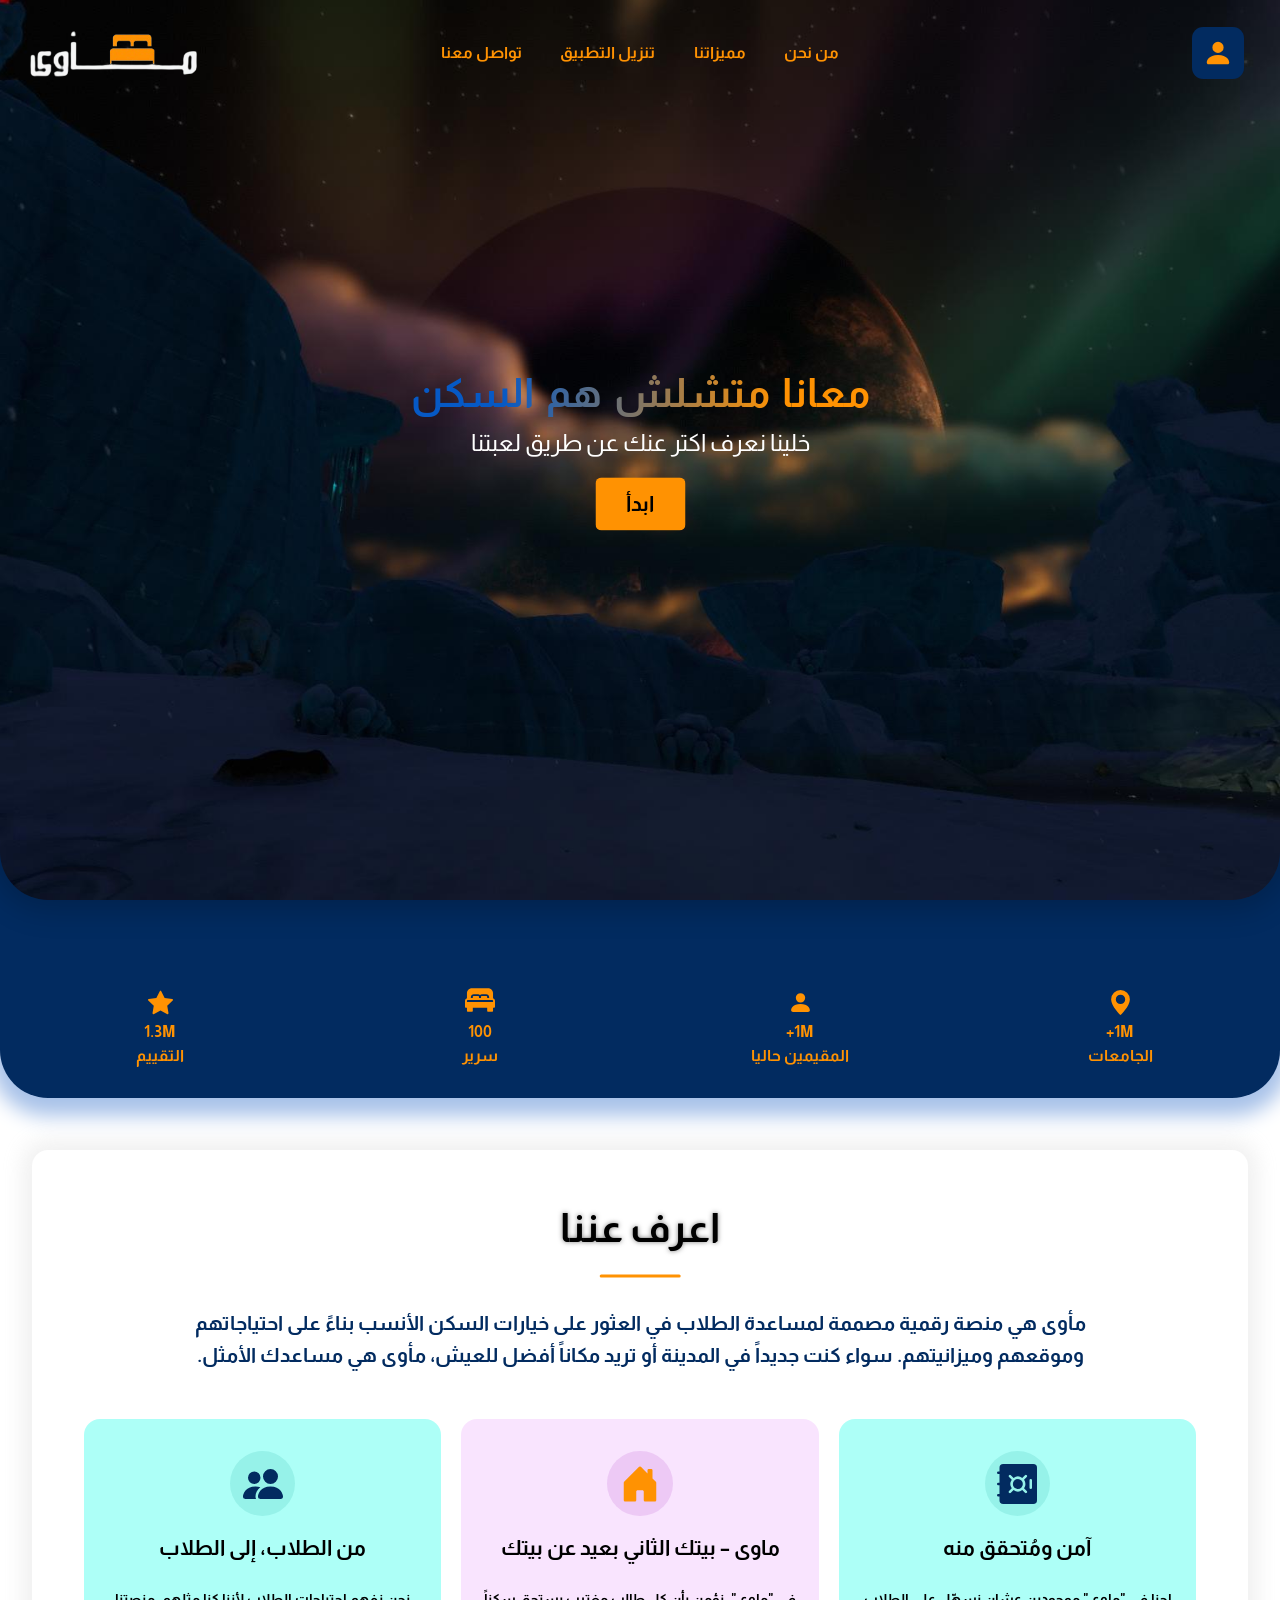
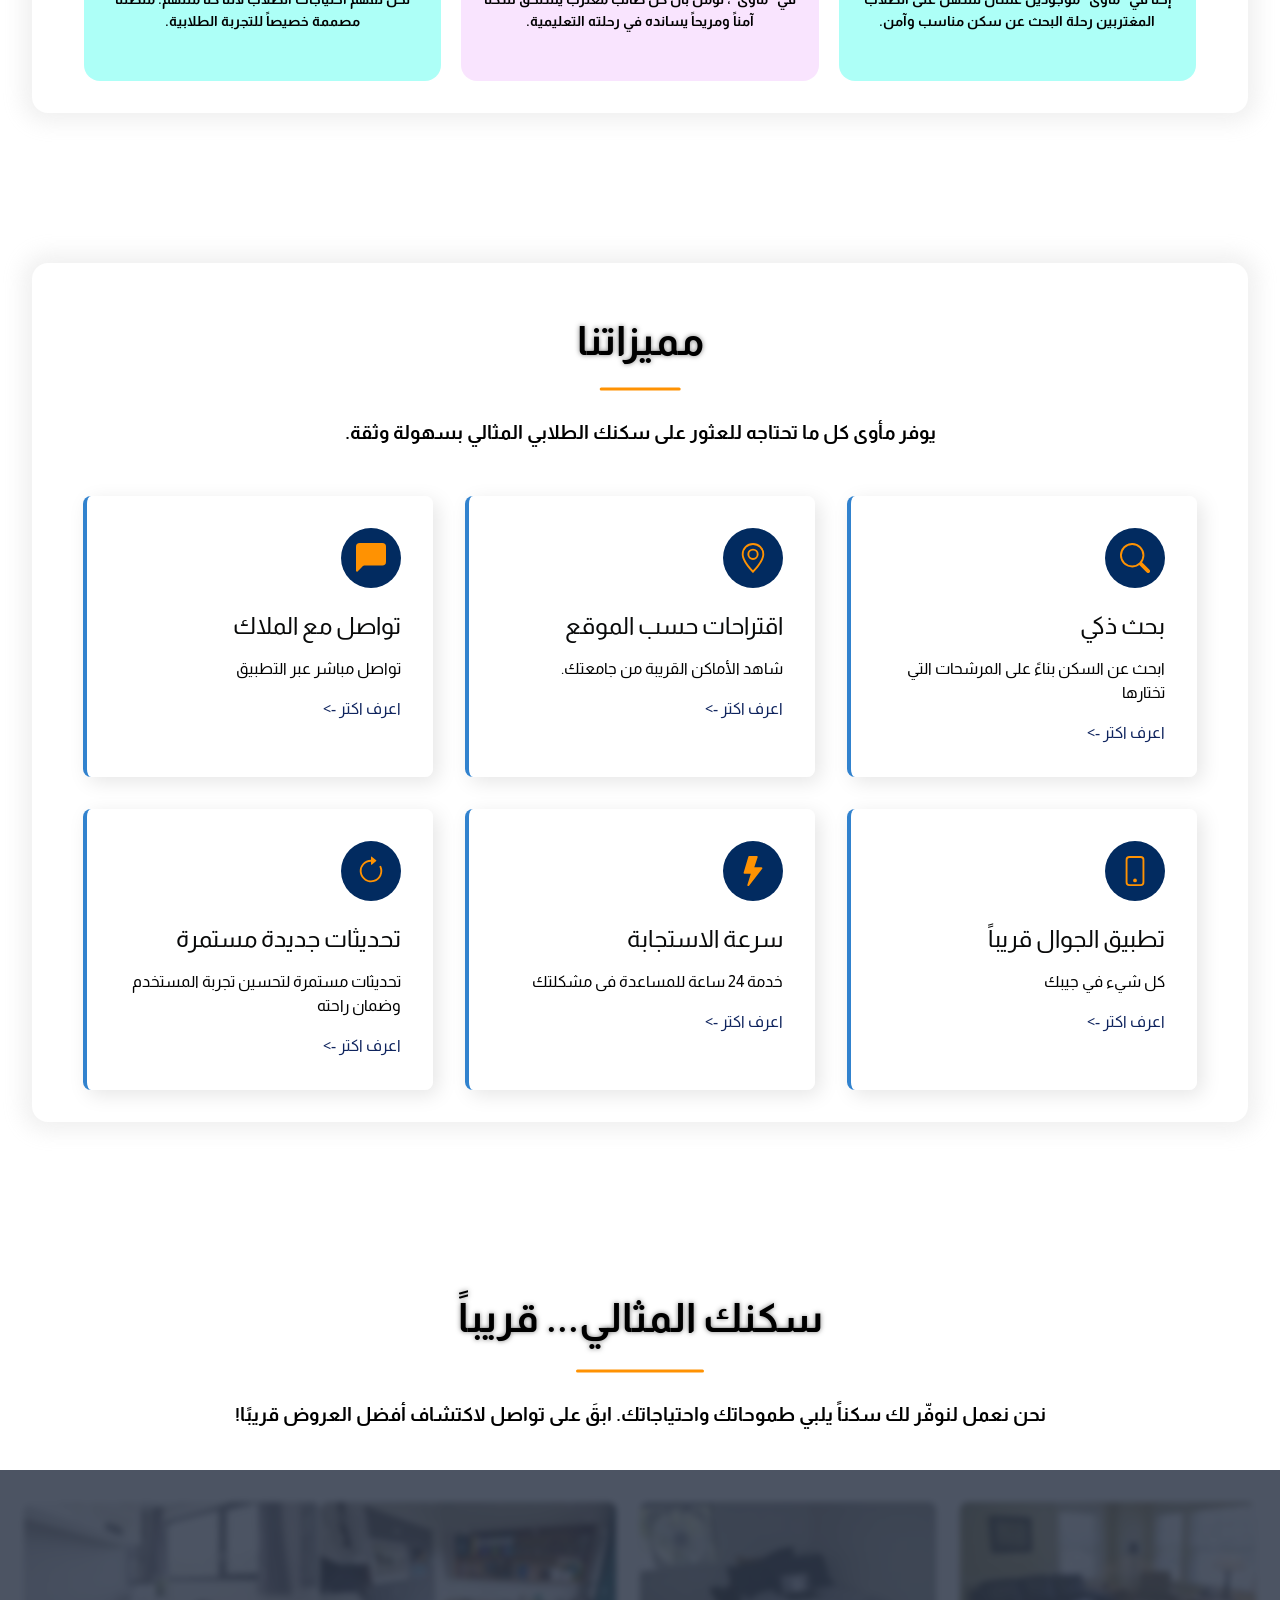
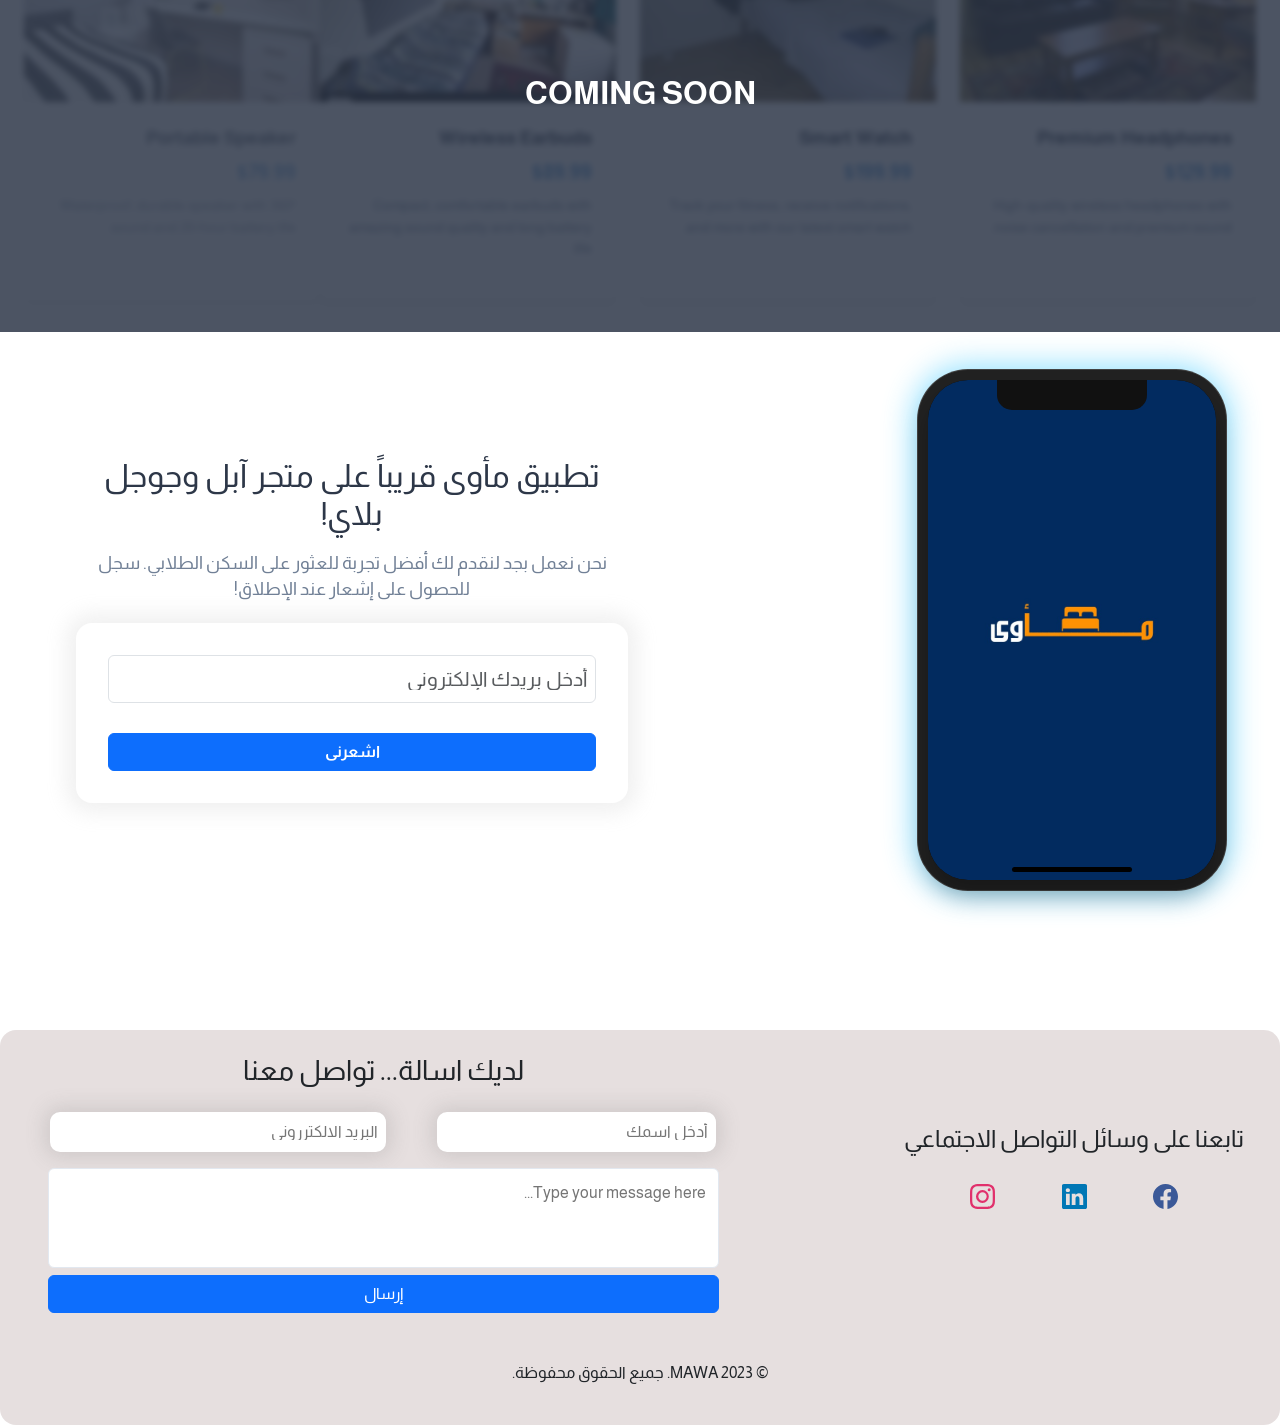
==== index.html @ 44aa9696 "Update and rename MAWA.html to index.html" ====
<!DOCTYPE html>
<html>
  <head>
    <meta charset="utf-8" />
    <meta http-equiv="X-UA-Compatible" content="IE=edge" />
    <title></title>
    <meta name="description" content="" />
    <meta name="viewport" content="width=device-width, initial-scale=1" />
    <link rel="stylesheet" href="css/bootstrap.min.css" />
    <link rel="stylesheet" href="css/style.css" />
  </head>
  <body>
    <!-- scroll to up button -->
    <div class="scroll-to-top-container" id="scroll-to-top">
      <svg
        xmlns="http://www.w3.org/2000/svg"
        width="35"
        height="35"
        fill="currentColor"
        class="bi bi-arrow-up"
        viewBox="0 0 16 16"
      >
        <path
          fill-rule="evenodd"
          d="M8 15a.5.5 0 0 0 .5-.5V2.707l3.146 3.147a.5.5 0 0 0 .708-.708l-4-4a.5.5 0 0 0-.708 0l-4 4a.5.5 0 1 0 .708.708L7.5 2.707V14.5a.5.5 0 0 0 .5.5"
        />
      </svg>
    </div>
    <!-- mobile menu container -->
    <div
      class="mob-menu-container none align-items-center text-center m-0"
      id="mob-menu-container"
    >
      <!-- mobile menu header  -->

      <div class="menu-header-container m-0 row justify-content-between">
        <div class="close-container text-center col-2" id="close-btn">
          <svg
            xmlns="http://www.w3.org/2000/svg"
            width="35"
            height="35"
            fill="currentColor"
            class="bi bi-x-lg"
            viewBox="0 0 16 16"
          >
            <path
              d="M2.146 2.854a.5.5 0 1 1 .708-.708L8 7.293l5.146-5.147a.5.5 0 0 1 .708.708L8.707 8l5.147 5.146a.5.5 0 0 1-.708.708L8 8.707l-5.146 5.147a.5.5 0 0 1-.708-.708L7.293 8z"
            />
          </svg>
        </div>
        <div class="img-container col-3 col-sm-2">
          <img src="images/logo.jpg" class="img-fluid" alt="" />
        </div>
      </div>

      <!-- menu buttons -->
      <div class="menu-info m-0 row p-3">
        <a class="info col-12" href="#"
          ><svg
            xmlns="http://www.w3.org/2000/svg"
            width="25"
            height="25"
            fill="currentColor"
            class="bi bi-arrow-right"
            viewBox="0 0 16 16"
          >
            <path
              fill-rule="evenodd"
              d="M1 8a.5.5 0 0 1 .5-.5h11.793l-3.147-3.146a.5.5 0 0 1 .708-.708l4 4a.5.5 0 0 1 0 .708l-4 4a.5.5 0 0 1-.708-.708L13.293 8.5H1.5A.5.5 0 0 1 1 8"
            />
          </svg>
          من نحن
        </a>
        <a class="info col-12" href="#"
          ><svg
            xmlns="http://www.w3.org/2000/svg"
            width="25"
            height="25"
            fill="currentColor"
            class="bi bi-arrow-right"
            viewBox="0 0 16 16"
          >
            <path
              fill-rule="evenodd"
              d="M1 8a.5.5 0 0 1 .5-.5h11.793l-3.147-3.146a.5.5 0 0 1 .708-.708l4 4a.5.5 0 0 1 0 .708l-4 4a.5.5 0 0 1-.708-.708L13.293 8.5H1.5A.5.5 0 0 1 1 8"
            />
          </svg>
          تواصل معنا
        </a>
        <a class="info col-12 text-primary" href="#"
          ><svg
            xmlns="http://www.w3.org/2000/svg"
            width="25"
            height="25"
            fill="currentColor"
            class="bi bi-phone"
            viewBox="0 0 16 16"
          >
            <path
              d="M11 1a1 1 0 0 1 1 1v12a1 1 0 0 1-1 1H5a1 1 0 0 1-1-1V2a1 1 0 0 1 1-1zM5 0a2 2 0 0 0-2 2v12a2 2 0 0 0 2 2h6a2 2 0 0 0 2-2V2a2 2 0 0 0-2-2z"
            />
            <path d="M8 14a1 1 0 1 0 0-2 1 1 0 0 0 0 2" />
          </svg>
          تنزيل التطبيق
        </a>
      </div>

      <!-- sign in button mobile -->

      <div class="sign-in-up-mob m-2 p-2 text-center rounded-pill">
        <a href="login.html" class="sign-in-btn-mob w-100">
          تسجيل الدخول أو أنشاء حساب
          <svg
            xmlns="http://www.w3.org/2000/svg"
            width="25"
            height="25"
            fill="currentColor"
            class="bi bi-box-arrow-in-left"
            viewBox="0 0 16 16"
          >
            <path
              fill-rule="evenodd"
              d="M10 3.5a.5.5 0 0 0-.5-.5h-8a.5.5 0 0 0-.5.5v9a.5.5 0 0 0 .5.5h8a.5.5 0 0 0 .5-.5v-2a.5.5 0 0 1 1 0v2A1.5 1.5 0 0 1 9.5 14h-8A1.5 1.5 0 0 1 0 12.5v-9A1.5 1.5 0 0 1 1.5 2h8A1.5 1.5 0 0 1 11 3.5v2a.5.5 0 0 1-1 0z"
            />
            <path
              fill-rule="evenodd"
              d="M4.146 8.354a.5.5 0 0 1 0-.708l3-3a.5.5 0 1 1 .708.708L5.707 7.5H14.5a.5.5 0 0 1 0 1H5.707l2.147 2.146a.5.5 0 0 1-.708.708z"
            /></svg
        ></a>
      </div>
    </div>

    <!-- navbar container -->

    <div
      class="navbar-container text-center w-100 row p-1 m-auto"
      id="navbar-container"
    >
      <!-- menu btn to go to menu mobile -->
      <div class="menu-btn col-2 d-block d-xl-none" id="menu-btn">
        <svg
          xmlns="http://www.w3.org/2000/svg"
          width="40"
          height="40"
          fill="currentColor"
          class="bi bi-list"
          viewBox="0 0 16 16"
        >
          <path
            fill-rule="evenodd"
            d="M2.5 12a.5.5 0 0 1 .5-.5h10a.5.5 0 0 1 0 1H3a.5.5 0 0 1-.5-.5m0-4a.5.5 0 0 1 .5-.5h10a.5.5 0 0 1 0 1H3a.5.5 0 0 1-.5-.5m0-4a.5.5 0 0 1 .5-.5h10a.5.5 0 0 1 0 1H3a.5.5 0 0 1-.5-.5"
          />
        </svg>
      </div>
      <!-- profile btn -->
      <div class="profile-container d-none d-xl-block col-2">
        <a href="#" class="sign-in">
          <svg
            xmlns="http://www.w3.org/2000/svg"
            width="16"
            height="16"
            fill="currentColor"
            class="bi bi-person-fill"
            viewBox="0 0 16 16"
          >
            <path
              d="M3 14s-1 0-1-1 1-4 6-4 6 3 6 4-1 1-1 1zm5-6a3 3 0 1 0 0-6 3 3 0 0 0 0 6"
            /></svg
        ></a>
      </div>

      <!-- nav bar menu -->
      <ul class="navbar mb-0 col-4 d-none d-xl-flex">
        <li class="nav-item">
          <button class="nav-link scroll-btn" id="about-us-btn">من نحن</button>
        </li>
        <li class="nav-item">
          <button class="nav-link scroll-btn" id="features-btn">
            مميزاتنا
          </button>
        </li>
        <li class="nav-item">
          <button class="nav-link scroll-btn" id="application-btn">
            تنزيل التطبيق
          </button>
        </li>
        <li class="nav-item">
          <button class="nav-link scroll-btn" id="contact-us-btn">
            تواصل معنا
          </button>
        </li>
      </ul>

      <div class="logo-container col-3 col-xl-2 me-xl-0">
        <a href="MAWA.html" class="logo">
          <img
            class="logo"
            id="logo-navbar"
            src="images/logo no bg white.png"
            alt="Logo"
          />
        </a>
      </div>
    </div>
    <!-- end navbar container -->
    <!-- content container -->
    <div
      class="container-fluid m-0 p-0 content-container"
      id="content-container"
    >
      <!-- main page -->
      <div class="main-page-container container-fluid p-0">
        <!-- page title -->
        <div class="main-page-text">
          <h1 class="">معانا متشلش هم السكن</h1>
          <p class="">خلينا نعرف اكتر عنك عن طريق لعبتنا</p>
          <a href="game with sign up.html" class="btn">ابدأ</a>
        </div>
        <!-- background of main page -->
        <img class="img-fluid" src="images/A chilly night.jpg" alt="" />
        <!-- site status -->

        <div class="site-status row m-0">
          <ul class="col-3">
            <li>
              <svg
                xmlns="http://www.w3.org/2000/svg"
                width="25"
                height="25"
                fill="currentColor"
                class="bi bi-geo-alt-fill"
                viewBox="0 0 16 16"
              >
                <path
                  d="M8 16s6-5.686 6-10A6 6 0 0 0 2 6c0 4.314 6 10 6 10m0-7a3 3 0 1 1 0-6 3 3 0 0 1 0 6"
                />
              </svg>
            </li>
            <li>1M+</li>
            <li>الجامعات</li>
          </ul>
          <ul class="col-3">
            <li>
              <svg
                xmlns="http://www.w3.org/2000/svg"
                width="25"
                height="25"
                fill="currentColor"
                class="bi bi-person-fill"
                viewBox="0 0 16 16"
              >
                <path
                  d="M3 14s-1 0-1-1 1-4 6-4 6 3 6 4-1 1-1 1zm5-6a3 3 0 1 0 0-6 3 3 0 0 0 0 6"
                />
              </svg>
            </li>
            <li>1M+</li>
            <li>المقيمين حاليا</li>
          </ul>
          <ul class="col-3">
            <li>
              <svg
                fill="#ff9202"
                height="30px"
                width="30px"
                version="1.1"
                id="Layer_1"
                xmlns="http://www.w3.org/2000/svg"
                xmlns:xlink="http://www.w3.org/1999/xlink"
                viewBox="0 0 512 512"
                xml:space="preserve"
              >
                <g>
                  <g>
                    <path
                      d="M478.609,225.685V139.13c0-46.032-37.446-83.478-83.478-83.478H116.87c-46.032,0-83.478,37.446-83.478,83.478v86.555
			C14,232.599,0,250.959,0,272.696c0,32.729,0,62.199,0,100.174c0,9.223,7.479,16.696,16.696,16.696h16.696v50.087
			c0,9.223,7.479,16.696,16.696,16.696h66.783c9.217,0,16.696-7.473,16.696-16.696v-50.087h244.87v50.087
			c0,9.223,7.479,16.696,16.696,16.696h66.783c9.217,0,16.696-7.473,16.696-16.696v-50.087h16.696
			c9.217,0,16.696-7.473,16.696-16.696c0-38.33,0-66.813,0-100.174C512,250.959,498,232.599,478.609,225.685z M100.174,205.913
			c0-27.619,22.468-50.087,50.087-50.087h72.348c12.875,0,24.509,5.018,33.391,13.027c8.882-8.009,20.517-13.027,33.391-13.027
			h72.348c27.619,0,50.087,22.468,50.087,50.087v16.696h-33.391v-16.696c0-9.206-7.49-16.696-16.696-16.696h-72.348
			c-9.206,0-16.696,7.49-16.696,16.696v16.696h-33.391v-16.696c0-9.206-7.49-16.696-16.696-16.696h-72.348
			c-9.206,0-16.696,7.49-16.696,16.696v16.696h-33.391V205.913z M478.609,289.391H33.391v-16.696c0-9.206,7.49-16.696,16.696-16.696
			c151.085,0,259.331,0,411.826,0c9.206,0,16.696,7.49,16.696,16.696V289.391z"
                    />
                  </g>
                </g>
              </svg>
            </li>
            <li>100</li>
            <li>سرير</li>
          </ul>
          <ul class="col-3">
            <li>
              <svg
                xmlns="http://www.w3.org/2000/svg"
                width="25"
                height="25"
                fill="currentColor"
                class="bi bi-star-fill"
                viewBox="0 0 16 16"
              >
                <path
                  d="M3.612 15.443c-.386.198-.824-.149-.746-.592l.83-4.73L.173 6.765c-.329-.314-.158-.888.283-.95l4.898-.696L7.538.792c.197-.39.73-.39.927 0l2.184 4.327 4.898.696c.441.062.612.636.282.95l-3.522 3.356.83 4.73c.078.443-.36.79-.746.592L8 13.187l-4.389 2.256z"
                />
              </svg>
            </li>
            <li>1.3M</li>
            <li>التقييم</li>
          </ul>
        </div>
      </div>
      <!-- end main page -->

      <!-- start about us -->

      <!-- about us container  -->
      <div class="about-us-container rwo">
        <h1 class="about-us-title text-center col-12">اعرف عننا</h1>
        <p class="about-us-subTitle text-center col-10 m-auto fs-5 fw-bold">
          مأوى هي منصة رقمية مصممة لمساعدة الطلاب في العثور على خيارات السكن
          الأنسب بناءً على احتياجاتهم وموقعهم وميزانيتهم. سواء كنت جديداً في
          المدينة أو تريد مكاناً أفضل للعيش، مأوى هي مساعدك الأمثل.
        </p>
        <!-- about us boxes container -->
        <div
          class="about-us-content-container justify-content-evenly align-items-center row"
        >
          <div
            class="col-8 col-xl-3 about-us-content-box d-flex flex-column align-items-center"
          >
            <div class="about-us-svg-box">
              <svg
                xmlns="http://www.w3.org/2000/svg"
                width="40"
                height="40"
                fill="currentColor"
                class="bi bi-safe-fill"
                viewBox="0 0 16 16"
              >
                <path
                  d="M9.778 9.414A2 2 0 1 1 6.95 6.586a2 2 0 0 1 2.828 2.828"
                />
                <path
                  d="M2.5 0A1.5 1.5 0 0 0 1 1.5V3H.5a.5.5 0 0 0 0 1H1v3.5H.5a.5.5 0 0 0 0 1H1V12H.5a.5.5 0 0 0 0 1H1v1.5A1.5 1.5 0 0 0 2.5 16h12a1.5 1.5 0 0 0 1.5-1.5v-13A1.5 1.5 0 0 0 14.5 0zm3.036 4.464 1.09 1.09a3 3 0 0 1 3.476 0l1.09-1.09a.5.5 0 1 1 .707.708l-1.09 1.09c.74 1.037.74 2.44 0 3.476l1.09 1.09a.5.5 0 1 1-.707.708l-1.09-1.09a3 3 0 0 1-3.476 0l-1.09 1.09a.5.5 0 1 1-.708-.708l1.09-1.09a3 3 0 0 1 0-3.476l-1.09-1.09a.5.5 0 1 1 .708-.708M14 6.5v3a.5.5 0 0 1-1 0v-3a.5.5 0 0 1 1 0"
                />
              </svg>
            </div>
            <h2>آمن ومُتحقق منه</h2>
            <p class="text-center">
              إحنا في "ماوى" موجودين عشان نسهّل على الطلاب المغتربين رحلة البحث
              عن سكن مناسب وآمن.
            </p>
          </div>
          <div
            class="col-8 col-xl-3 about-us-content-box d-flex flex-column justify-content-evenly align-items-center"
          >
            <div class="about-us-svg-box">
              <svg
                xmlns="http://www.w3.org/2000/svg"
                width="40"
                height="40"
                fill="currentColor"
                class="bi bi-house-door-fill"
                viewBox="0 0 16 16"
              >
                <path
                  d="M6.5 14.5v-3.505c0-.245.25-.495.5-.495h2c.25 0 .5.25.5.5v3.5a.5.5 0 0 0 .5.5h4a.5.5 0 0 0 .5-.5v-7a.5.5 0 0 0-.146-.354L13 5.793V2.5a.5.5 0 0 0-.5-.5h-1a.5.5 0 0 0-.5.5v1.293L8.354 1.146a.5.5 0 0 0-.708 0l-6 6A.5.5 0 0 0 1.5 7.5v7a.5.5 0 0 0 .5.5h4a.5.5 0 0 0 .5-.5"
                />
              </svg>
            </div>
            <h2>ماوى – بيتك الثاني بعيد عن بيتك</h2>
            <p class="text-center">
              في "ماوى"، نؤمن بأن كل طالب مغترب يستحق سكناً آمناً ومريحاً يسانده
              في رحلته التعليمية.
            </p>
          </div>
          <div
            class="col-8 col-xl-3 about-us-content-box d-flex flex-column justify-content-evenly align-items-center"
          >
            <div class="about-us-svg-box">
              <svg
                xmlns="http://www.w3.org/2000/svg"
                width="40"
                height="40"
                fill="currentColor"
                class="bi bi-people-fill"
                viewBox="0 0 16 16"
              >
                <path
                  d="M7 14s-1 0-1-1 1-4 5-4 5 3 5 4-1 1-1 1zm4-6a3 3 0 1 0 0-6 3 3 0 0 0 0 6m-5.784 6A2.24 2.24 0 0 1 5 13c0-1.355.68-2.75 1.936-3.72A6.3 6.3 0 0 0 5 9c-4 0-5 3-5 4s1 1 1 1zM4.5 8a2.5 2.5 0 1 0 0-5 2.5 2.5 0 0 0 0 5"
                />
              </svg>
            </div>
            <h2>من الطلاب، إلى الطلاب</h2>
            <p class="text-center">
              نحن نفهم احتياجات الطلاب لأننا كنا مثلهم. منصتنا مصممة خصيصاً
              للتجربة الطلابية.
            </p>
          </div>
        </div>
      </div>
      <!-- end about us -->

      <!-- start our features -->
      <div class="features-container">
        <div class="features-section-header">
          <h2>مميزاتنا</h2>
          <p>
            يوفر مأوى كل ما تحتاجه للعثور على سكنك الطلابي المثالي بسهولة وثقة.
          </p>
        </div>
        <!-- features cards container -->
        <div class="features-content-container">
          <!-- Feature 1 -->
          <div class="feature-card">
            <div class="feature-icon">
              <svg
                xmlns="http://www.w3.org/2000/svg"
                width="30"
                height="30"
                fill="currentColor"
                class="bi bi-search"
                viewBox="0 0 16 16"
              >
                <path
                  d="M11.742 10.344a6.5 6.5 0 1 0-1.397 1.398h-.001q.044.06.098.115l3.85 3.85a1 1 0 0 0 1.415-1.414l-3.85-3.85a1 1 0 0 0-.115-.1zM12 6.5a5.5 5.5 0 1 1-11 0 5.5 5.5 0 0 1 11 0"
                />
              </svg>
            </div>
            <h3 class="feature-title">بحث ذكي</h3>
            <p class="feature-description">
              ابحث عن السكن بناءً على المرشحات التي تختارها
            </p>
            <a href="#" class="feature-link"> اعرف اكتر -></a>
          </div>

          <!-- Feature 2 -->
          <div class="feature-card">
            <div class="feature-icon">
              <svg
                xmlns="http://www.w3.org/2000/svg"
                width="30"
                height="30"
                fill="currentColor"
                class="bi bi-geo-alt"
                viewBox="0 0 16 16"
              >
                <path
                  d="M12.166 8.94c-.524 1.062-1.234 2.12-1.96 3.07A32 32 0 0 1 8 14.58a32 32 0 0 1-2.206-2.57c-.726-.95-1.436-2.008-1.96-3.07C3.304 7.867 3 6.862 3 6a5 5 0 0 1 10 0c0 .862-.305 1.867-.834 2.94M8 16s6-5.686 6-10A6 6 0 0 0 2 6c0 4.314 6 10 6 10"
                />
                <path
                  d="M8 8a2 2 0 1 1 0-4 2 2 0 0 1 0 4m0 1a3 3 0 1 0 0-6 3 3 0 0 0 0 6"
                />
              </svg>
            </div>
            <h3 class="feature-title">اقتراحات حسب الموقع</h3>
            <p class="feature-description">شاهد الأماكن القريبة من جامعتك.</p>
            <a href="#" class="feature-link"> اعرف اكتر -></a>
          </div>

          <!-- Feature 3 -->
          <div class="feature-card">
            <div class="feature-icon">
              <svg
                xmlns="http://www.w3.org/2000/svg"
                width="30"
                height="30"
                fill="currentColor"
                class="bi bi-chat-left-fill"
                viewBox="0 0 16 16"
              >
                <path
                  d="M2 0a2 2 0 0 0-2 2v12.793a.5.5 0 0 0 .854.353l2.853-2.853A1 1 0 0 1 4.414 12H14a2 2 0 0 0 2-2V2a2 2 0 0 0-2-2z"
                />
              </svg>
            </div>
            <h3 class="feature-title">تواصل مع الملاك</h3>
            <p class="feature-description">تواصل مباشر عبر التطبيق</p>
            <a href="#" class="feature-link"> اعرف اكتر -></a>
          </div>

          <!-- Feature 4 -->
          <div class="feature-card">
            <div class="feature-icon">
              <svg
                xmlns="http://www.w3.org/2000/svg"
                width="30"
                height="30"
                fill="currentColor"
                class="bi bi-phone"
                viewBox="0 0 16 16"
              >
                <path
                  d="M11 1a1 1 0 0 1 1 1v12a1 1 0 0 1-1 1H5a1 1 0 0 1-1-1V2a1 1 0 0 1 1-1zM5 0a2 2 0 0 0-2 2v12a2 2 0 0 0 2 2h6a2 2 0 0 0 2-2V2a2 2 0 0 0-2-2z"
                />
                <path d="M8 14a1 1 0 1 0 0-2 1 1 0 0 0 0 2" />
              </svg>
            </div>
            <h3 class="feature-title">تطبيق الجوال قريباً</h3>
            <p class="feature-description">كل شيء في جيبك</p>
            <a href="#" class="feature-link"> اعرف اكتر -></a>
          </div>

          <!-- Feature 5 -->
          <div class="feature-card">
            <div class="feature-icon">
              <svg
                xmlns="http://www.w3.org/2000/svg"
                width="30"
                height="30"
                fill="currentColor"
                class="bi bi-lightning-fill"
                viewBox="0 0 16 16"
              >
                <path
                  d="M5.52.359A.5.5 0 0 1 6 0h4a.5.5 0 0 1 .474.658L8.694 6H12.5a.5.5 0 0 1 .395.807l-7 9a.5.5 0 0 1-.873-.454L6.823 9.5H3.5a.5.5 0 0 1-.48-.641z"
                />
              </svg>
            </div>
            <h3 class="feature-title">سرعة الاستجابة</h3>
            <p class="feature-description">خدمة 24 ساعة للمساعدة فى مشكلتك</p>
            <a href="#" class="feature-link"> اعرف اكتر -></a>
          </div>

          <!-- Feature 6 -->
          <div class="feature-card">
            <div class="feature-icon">
              <svg
                xmlns="http://www.w3.org/2000/svg"
                width="30"
                height="30"
                fill="currentColor"
                class="bi bi-arrow-clockwise"
                viewBox="0 0 16 16"
              >
                <path
                  fill-rule="evenodd"
                  d="M8 3a5 5 0 1 0 4.546 2.914.5.5 0 0 1 .908-.417A6 6 0 1 1 8 2z"
                />
                <path
                  d="M8 4.466V.534a.25.25 0 0 1 .41-.192l2.36 1.966c.12.1.12.284 0 .384L8.41 4.658A.25.25 0 0 1 8 4.466"
                />
              </svg>
            </div>
            <h3 class="feature-title">تحديثات جديدة مستمرة</h3>
            <p class="feature-description">
              تحديثات مستمرة لتحسين تجربة المستخدم وضمان راحته
            </p>
            <a href="#" class="feature-link"> اعرف اكتر -></a>
          </div>
        </div>
      </div>
      <!-- end our features -->

      <!-- start our products conatiner -->
      <div class="our-products-container">
        <div class="our-products-section-header">
          <h2>سكنك المثالي... قريباً</h2>
          <p>
            نحن نعمل لنوفّر لك سكناً يلبي طموحاتك واحتياجاتك. ابقَ على تواصل
            لاكتشاف أفضل العروض قريبًا!
          </p>
        </div>

        <!-- Products swiper container -->
        <div class="products-swiper-container">
          <!-- Coming soon overlay -->
          <div class="coming-soon-overlay">
            <div class="coming-soon-text">Coming Soon</div>
          </div>
          <!-- Products wrapper -->
          <div class="products-wrapper">
            <!-- Product 1 -->
            <div class="product-card">
              <div class="product-image">
                <img src="images/room1.jpg" alt="Product 1" />
              </div>
              <div class="product-info">
                <h3 class="product-title">Premium Headphones</h3>
                <div class="product-price">$129.99</div>
                <p class="product-description">
                  High-quality wireless headphones with noise cancellation and
                  premium sound.
                </p>
              </div>
            </div>

            <!-- Product 2 -->
            <div class="product-card">
              <div class="product-image">
                <img src="images/room2.jpg" alt="Product 2" />
              </div>
              <div class="product-info">
                <h3 class="product-title">Smart Watch</h3>
                <div class="product-price">$199.99</div>
                <p class="product-description">
                  Track your fitness, receive notifications, and more with our
                  latest smart watch.
                </p>
              </div>
            </div>

            <!-- Product 3 -->
            <div class="product-card">
              <div class="product-image">
                <img src="images/room6.jpg" alt="Product 3" />
              </div>
              <div class="product-info">
                <h3 class="product-title">Wireless Earbuds</h3>
                <div class="product-price">$89.99</div>
                <p class="product-description">
                  Compact, comfortable earbuds with amazing sound quality and
                  long battery life.
                </p>
              </div>
            </div>

            <!-- Product 4 (partially visible) -->
            <div class="product-card">
              <div class="product-image">
                <img src="images/room5.jpg" alt="Product 4" />
              </div>
              <div class="product-info">
                <h3 class="product-title">Portable Speaker</h3>
                <div class="product-price">$79.99</div>
                <p class="product-description">
                  Waterproof, durable speaker with 360° sound and 20-hour
                  battery life.
                </p>
              </div>
            </div>
          </div>
        </div>
      </div>
      <!-- end our products container -->

      <!-- our application soon -->

      <div
        class="phone-section-container row justify-content-between align-items-center"
      >
        <div class="phone-section-header col-12 col-xl-6 col-md-7">
          <h2>تطبيق مأوى قريباً على متجر آبل وجوجل بلاي!</h2>
          <p>
            نحن نعمل بجد لنقدم لك أفضل تجربة للعثور على السكن الطلابي. سجل
            للحصول على إشعار عند الإطلاق!
          </p>
          <form class="app-notifcation-container" action="">
            <input
              type="email"
              placeholder="أدخل بريدك الإلكتروني"
              class="email-input form-control fs-5 p-2"
            />
            <button type="submit" class="btn btn-primary">اشعرنى</button>
          </form>
        </div>

        <div
          class="phone-container col-12 m-auto m-xl-0 col-xl-3 col-md-4 mt-5"
        >
          <!-- Phone hardware elements -->
          <div class="phone-notch"></div>
          <div class="phone-speaker"></div>
          <div class="phone-camera"></div>
          <div class="phone-button power"></div>
          <div class="phone-button volume-up"></div>
          <div class="phone-button volume-down"></div>

          <!-- Phone screen with image -->
          <div class="phone-screen">
            <div class="image-container">
              <!-- Replace the placeholder.svg with your own image -->
              <img
                src="images/logo-mobile.jpg"
                alt="App Screenshot"
                class="phone-image"
              />
            </div>
          </div>

          <!-- Home indicator -->
          <div class="home-indicator"></div>
        </div>
      </div>

      <!-- end our application soon -->

      <!-- start footer -->
      <div
        class="footer-container row w-100 align-items-center justify-content-between text-center p-4"
      >
        <div class="footer-links-content mb-5 col-12 col-xl-auto mt-3">
          <h2 class="fs-4">تابعنا على وسائل التواصل الاجتماعي</h2>
          <div class="social-media-icons">
            <a
              href="https://www.facebook.com/profile.php?id=61574066853108&__cft__[0]=[base64]&__tn__=%3C%3C%2CP-R"
              ><svg
                xmlns="http://www.w3.org/2000/svg"
                width="16"
                height="16"
                fill="currentColor"
                class="bi bi-facebook"
                viewBox="0 0 16 16"
              >
                <path
                  d="M16 8.049c0-4.446-3.582-8.05-8-8.05C3.58 0-.002 3.603-.002 8.05c0 4.017 2.926 7.347 6.75 7.951v-5.625h-2.03V8.05H6.75V6.275c0-2.017 1.195-3.131 3.022-3.131.876 0 1.791.157 1.791.157v1.98h-1.009c-.993 0-1.303.621-1.303 1.258v1.51h2.218l-.354 2.326H9.25V16c3.824-.604 6.75-3.934 6.75-7.951"
                />
              </svg>
            </a>
            <a href="https://www.linkedin.com/company/mawaa/?lipi=urn%3Ali%3Apage%3Ad_flagship3_search_srp_all%3B8lceDBdyQ%2BW0ShYo8BHpUA%3D%3D"
              ><svg
                xmlns="http://www.w3.org/2000/svg"
                width="16"
                height="16"
                fill="currentColor"
                class="bi bi-linkedin"
                viewBox="0 0 16 16"
              >
                <path
                  d="M0 1.146C0 .513.526 0 1.175 0h13.65C15.474 0 16 .513 16 1.146v13.708c0 .633-.526 1.146-1.175 1.146H1.175C.526 16 0 15.487 0 14.854zm4.943 12.248V6.169H2.542v7.225zm-1.2-8.212c.837 0 1.358-.554 1.358-1.248-.015-.709-.52-1.248-1.342-1.248S2.4 3.226 2.4 3.934c0 .694.521 1.248 1.327 1.248zm4.908 8.212V9.359c0-.216.016-.432.08-.586.173-.431.568-.878 1.232-.878.869 0 1.216.662 1.216 1.634v3.865h2.401V9.25c0-2.22-1.184-3.252-2.764-3.252-1.274 0-1.845.7-2.165 1.193v.025h-.016l.016-.025V6.169h-2.4c.03.678 0 7.225 0 7.225z"
                />
              </svg></a>
            <a
              href="https://www.instagram.com/ma__wa___?utm_source=ig_web_button_share_sheet&igsh=ZDNlZDc0MzIxNw=="
              ><svg
                xmlns="http://www.w3.org/2000/svg"
                width="16"
                height="16"
                fill="currentColor"
                class="bi bi-instagram"
                viewBox="0 0 16 16"
              >
                <path
                  d="M8 0C5.829 0 5.556.01 4.703.048 3.85.088 3.269.222 2.76.42a3.9 3.9 0 0 0-1.417.923A3.9 3.9 0 0 0 .42 2.76C.222 3.268.087 3.85.048 4.7.01 5.555 0 5.827 0 8.001c0 2.172.01 2.444.048 3.297.04.852.174 1.433.372 1.942.205.526.478.972.923 1.417.444.445.89.719 1.416.923.51.198 1.09.333 1.942.372C5.555 15.99 5.827 16 8 16s2.444-.01 3.298-.048c.851-.04 1.434-.174 1.943-.372a3.9 3.9 0 0 0 1.416-.923c.445-.445.718-.891.923-1.417.197-.509.332-1.09.372-1.942C15.99 10.445 16 10.173 16 8s-.01-2.445-.048-3.299c-.04-.851-.175-1.433-.372-1.941a3.9 3.9 0 0 0-.923-1.417A3.9 3.9 0 0 0 13.24.42c-.51-.198-1.092-.333-1.943-.372C10.443.01 10.172 0 7.998 0zm-.717 1.442h.718c2.136 0 2.389.007 3.232.046.78.035 1.204.166 1.486.275.373.145.64.319.92.599s.453.546.598.92c.11.281.24.705.275 1.485.039.843.047 1.096.047 3.231s-.008 2.389-.047 3.232c-.035.78-.166 1.203-.275 1.485a2.5 2.5 0 0 1-.599.919c-.28.28-.546.453-.92.598-.28.11-.704.24-1.485.276-.843.038-1.096.047-3.232.047s-2.39-.009-3.233-.047c-.78-.036-1.203-.166-1.485-.276a2.5 2.5 0 0 1-.92-.598 2.5 2.5 0 0 1-.6-.92c-.109-.281-.24-.705-.275-1.485-.038-.843-.046-1.096-.046-3.233s.008-2.388.046-3.231c.036-.78.166-1.204.276-1.486.145-.373.319-.64.599-.92s.546-.453.92-.598c.282-.11.705-.24 1.485-.276.738-.034 1.024-.044 2.515-.045zm4.988 1.328a.96.96 0 1 0 0 1.92.96.96 0 0 0 0-1.92m-4.27 1.122a4.109 4.109 0 1 0 0 8.217 4.109 4.109 0 0 0 0-8.217m0 1.441a2.667 2.667 0 1 1 0 5.334 2.667 2.667 0 0 1 0-5.334"
                /></svg
            ></a>
          </div>
        </div>
        <div class="caontact-us-conatiner row col-12 m-xl-0 m-auto col-xl-7">
          <h3 class="mb-4">لديك اسالة... تواصل معنا</h3>
          <form class="w-100" action="">
            <input
              class="col-5"
              name="name"
              id="name"
              type="text"
              title="Enter your name"
              placeholder="أدخل اسمك"
              required
            />
            <input
              class="col-6 me-5"
              name="email"
              id="email"
              type="email"
              title="Enter your email"
              placeholder="البريد الالكتررونى"
              required
            />
            <textarea
              class="message-textarea col-12"
              id="message-input"
              placeholder="Type your message here..."
              name="message"
              required
            ></textarea>
            <button type="submit" class="btn col-12 btn-primary">إرسال</button>
          </form>
        </div>
        <div class="footer-bottom mt-5 col-12">
          <p class="fs-6">&copy; 2023 MAWA. جميع الحقوق محفوظة.</p>
        </div>
      </div>
    </div>
    <!-- end footer -->
    <!-- end content container -->

    <script src="js/script-home.js"></script>
  </body>
</html>
---- css/style.css ----
@import url("https:fonts.googleapis.com/css2?family=Lalezar&display=swap");
@import url("https:fonts.googleapis.com/css2?family=Almarai:wght@300;400;700;800&display=swap");
@import url("https:fonts.googleapis.com/css2?family=Cairo:wght@200..1000&display=swap");
* {
  margin: 0;
  padding: 0;
  box-sizing: border-box;
  transition: all 0.3s ease-in-out;
}
:root {
  --main-clr: #022b60;
  --secondary-clr: #ff9202;
}
html {
  scroll-behavior: smooth;
}

body {
  direction: rtl;
  font-family: "Almarai", sans-serif;
  width: 100%;
  height: 100%;
  position: relative;
  background: #ffffff;
}
.block {
  display: block;
}
.none {
  display: none;
}
.flex {
  display: flex;
}
a {
  text-decoration: none;
}
.scroll-to-top-container{
  display: none;
  cursor: pointer;
  position: fixed;
  z-index: 100;
  background-color: #000;
  bottom: 20px;
  right: 20px;
  padding: 10px;
  border-radius: 50%;
  background-color: var(--main-clr);
  color: var(--secondary-clr);
  animation: scroll-to-top 0.5s ease-in-out forwards;
  svg{
    font-weight: 900;
  }
}
@keyframes scroll-to-top{
  0%{
    bottom: -100px;
  }
  100%{
    bottom: 20px;
  }
}
/* start main page */
.main-page-container {
  margin-bottom: 250px;
  width: 100%;
  height: 100vh;
  position: relative;
  border-bottom-left-radius: 3rem;
  border-bottom-right-radius: 3rem;
}
.main-page-container img {
  border-bottom-left-radius: 3rem;
  border-bottom-right-radius: 3rem;
  z-index: -1;
  height: 100%;
  width: 100%;
  object-fit: cover;
  box-shadow: 0 0 30px 10px rgba(0, 0, 0, 0.2);
}
.main-page-text {
  position: absolute;
  width: auto;
  text-align: center;
  top: 50%;
  left: 50%;
  transform: translate(-50%, -50%);
  p {
    font-family: "Almarai", sans-serif;
    color: #fff;
    font-size: 1.5rem;
  }
  a {
    font-family: "Almarai", sans-serif;
    font-size: 1.3rem;
    font-weight: bold;
    color: #000;
    background-color: var(--secondary-clr);
    padding: 10px 30px;
    transition: all 0.3s ease-in-out;
  }
  a:hover {
    background-color: var(--secondary-clr) !important;
    color: #000 !important;
    box-shadow: 0 0 30px 5px rgba(183, 194, 34, 0.445);
    transition: all 0.3s ease-in-out;
  }
}

.main-page-text h1 {
  font-family: "Almarai", sans-serif;
  word-spacing: 5px;
  font-weight: 700;
  background: #ff9202;
  background: radial-gradient(
    circle farthest-corner at left center,
    #0659c5 20%,
    #ff9202 80%
  );
  -webkit-background-clip: text;
  -webkit-text-fill-color: transparent;
}

/* site status */
.site-status {
  width: 100%;
  box-shadow: 0 8px 20px 10px #a8c2e9;
  padding-bottom: 30px;
  border-bottom-left-radius: 3rem;
  border-bottom-right-radius: 3rem;
  height: 40%;
  align-items: end;
  z-index: -1;
  justify-content: space-evenly;
  bottom: -22%;
  position: absolute;
  background-color: var(--main-clr);
}
.site-status ul {
  text-align: center;
  list-style: none;
  display: flex;
  flex-direction: column;
  justify-content: center;
  align-items: center;
  margin: 0;
  padding: 0;
}
.site-status ul li {
  color: var(--secondary-clr);
  font-family: "Almarai", sans-serif;
  font-weight: 700;
  svg {
    margin-bottom: 5px;
  }
}
/* end site status */

/* end main page */

/* navbar start */
.navbar-container {
  position: absolute;
  top: 0;
  z-index: 1000;
  text-align: center;
  align-items: center;
  justify-content: space-between;
  transition: all 0.3s ease-in-out;
}
.nav-bar-scroll{
  background-color: #f5efef !important;
  box-shadow: 0 5px 15px 5px #a5a1a1 !important;
  border-bottom-left-radius:1rem ;
  border-bottom-right-radius:1rem ;
  animation: scroll-down 0.5s ease-in-out forwards;
  ul li button:hover{
    color: #000 !important;
    
  }
   ul li button:focus{
    color: var(--secondary-clr) !important;
  }
}
@keyframes scroll-down {
  0% {
    top: -200px;
  }
  100% {
    top: 0;
  }
}
.navbar-container .profile-container {
  text-align: center;
}
.navbar-container .profile-container a {
  margin-right: 20px;
  width: fit-content;
  display: block;
  text-decoration: none;
  color: #fff;
  padding: .7rem;
  transition: all 0.3s ease-in-out;
  background-color: var(--main-clr);
  border-radius: 0.7rem;
  svg{
    width: 30px;
    height: 30px;
    color: var(--secondary-clr);
  }
}
.navbar-container .profile-container a:hover {
  color: var(--secondary-clr);
  transition: all 0.3s ease-in-out;
}
.navbar-container ul {
  padding: 0.8rem;
  border-radius: 0.7rem;
  list-style: none;
  li button {
    font-weight: 700;
    color: var(--secondary-clr);
    text-decoration: none;
    transition: all 0.3s ease-in-out;
  }
  li button:hover {
    color: #fff;
    transition: all 0.3s ease-in-out;
  }
  li button:focus{
    color: var(--secondary-clr);
  }
}
.navbar-container .logo-container img {
  width: 100%;
  height: 100%;
  object-fit: cover;
}
.menu-btn {
  cursor: pointer;
}
.menu-btn svg {
  color: var(--secondary-clr);
  transition: all 0.3s ease-in-out;
}
.menu-btn:hover svg {
  color: #fff;
  transition: all 0.3s ease-in-out;
}

/* navbar end */

/* mobile menu start */

.mob-menu-container {
  flex-direction: column;
  justify-content: start;
  align-items: center;
  position: absolute;
  width: 100%;
  height: 100%;
  background-color: #fff;
  z-index: 2;
}
.mob-menu-container .menu-header-container {
  width: 100%;
  height: 7%;
  background-color: var(--main-clr);
  align-items: center;
}
.menu-header-container .close-container {
  cursor: pointer;
  color: var(--secondary-clr);
  transition: all 0.3s ease-in-out;
  :hover {
    color: #fff;
    transition: all 0.3s ease-in-out;
  }
}
.mob-menu-container .menu-info .info {
  display: flex;
  justify-content: space-between;
  align-items: center;
  color: #000;
  font-weight: 700;
  font-size: 1rem;
  margin-bottom: 18px;
}
.sign-in-up-mob {
  width: 95%;
  position: absolute;
  bottom: 0%;
  background-color: var(--main-clr);
  a {
    color: var(--secondary-clr);
    font-weight: 700;
    font-size: 1rem;
  }
}
/* mobile menu end */

/* about us style */
.about-us-container {
  width: 95%;
  height: auto;
  margin: 0 auto;
  padding: 2rem;
  display: flex;
  flex-direction: column;
  align-items: center;
  justify-content: center;
  border-radius: 1rem;
  box-shadow: 0 0 20px 10px rgba(187, 184, 184, 0.2);
}
.about-us-container h1 {
  margin-bottom: 2rem;
  font-family: "Almarai", sans-serif;
  font-weight: 600;
  position: relative;
  color: #000;
  font-size: 2.5rem;
  text-shadow: 0 0 5px rgba(0, 0, 0, 0.5);
  padding: 1.4rem 0;
}
.about-us-container h1::after {
  content: "";
  position: absolute;
  bottom: -5%;
  left: 50%;
  transform: translate(-50%, -50%);
  width: 7%;
  height: 3px;
  border-radius: 5px;
  background-color: var(--secondary-clr);
}
.about-us-container .about-us-subTitle {
  font-family: "Almarai", sans-serif;
  color: var(--main-clr);
  font-size: 2rem;
  line-height: 2rem;
}
.about-us-container .about-us-content-container {
  margin: 3rem auto 0 auto;
  gap: 20px;
  padding: 0 20px;
}
.about-us-content-box {
  transition: all 0.3s ease-in-out;
  cursor: pointer;
  gap: 20px;
  flex-grow: 1;
  background-color: rgba(73, 255, 237, 0.452);
  border-radius: 1rem;
  color: #000;
  padding: 2rem 0;
  h2 {
    font-family: "Almarai", sans-serif;
    font-weight: 700;
    font-size: 1.3rem;
  }
  p {
    font-weight: bold;
    font-size: 0.9rem;
    font-family: "Almarai", sans-serif;
    padding: 0 1rem;
  }
  .about-us-svg-box {
    border-radius: 50%;
    padding: 0.8rem;
    background-color: rgba(9, 161, 146, 0.137);
  }
  svg {
    color: var(--main-clr);
  }
}
.about-us-content-box:nth-child(2) {
  background-color: rgba(221, 116, 247, 0.192);
  .about-us-svg-box {
    background-color: rgba(158, 29, 190, 0.137);
  }
  svg {
    color: var(--secondary-clr);
  }
}
.about-us-content-box:hover {
  transform: scale(1.05);
  transition: all 0.3s ease-in-out;
}

/* feature Container styles */
.features-container {
  border-radius: 1rem;
  box-shadow: 0 0 20px 10px rgba(187, 184, 184, 0.2);
  width: 95%;
  margin: 150px auto 0 auto;
  padding: 2rem;
}

/* Section header */
.features-section-header {
  text-align: center;
  margin-bottom: 3rem;
}

.features-section-header h2 {
  margin-bottom: 2rem;
  font-size: 2.5rem;
  font-family: "Almarai", sans-serif;
  font-weight: 600;
  position: relative;
  color: #000;
  text-shadow: 0 0 5px rgba(0, 0, 0, 0.5);
  padding: 1.4rem 0;
}
.features-section-header h2::after {
  content: "";
  position: absolute;
  bottom: -5%;
  left: 50%;
  transform: translate(-50%, -50%);
  width: 7%;
  height: 3px;
  border-radius: 5px;
  background-color: var(--secondary-clr);
}
.features-section-header p {
  font-family: "Almarai", sans-serif;
  color: #000;
  font-weight: bold;
  font-size: 1.2rem;
}

/* Features container */
.features-content-container {
  display: flex;
  flex-wrap: wrap;
  gap: 2rem;
  justify-content: center;
}

/* Feature card */
.feature-card {
  border-radius: 8px;
  box-shadow: 5px 5px 20px rgba(0, 0, 0, 0.1);
  padding: 2rem;
  flex: 1 1 300px;
  max-width: 350px;
  transition: transform 0.3s ease, box-shadow 0.3s ease, border-left-width 0.1s ease;
  background-color: #ffffffb2; /* Very light brand color */
  border-left: 4px solid #3182ce; /* Brand color accent */
}
/* Different gradient for each card */
/* .feature-card:nth-child(2) {
    background: linear-gradient(135deg, #9ab6b386 0%, #aaf1dc81 100%);
  }

  .feature-card:nth-child(3) {
    background: linear-gradient(135deg, #ae96b379 0%, #bec78a80 100%);
  }

  .feature-card:nth-child(4) {
    background: linear-gradient(135deg, #c984846c 0%, #6aa2c288 100%);
  }

  .feature-card:nth-child(5) {
    background: linear-gradient(135deg, #96b1b36b 0%, #c28e7985 100%);
  }

  .feature-card:nth-child(6) {
    background: linear-gradient(135deg, #ae96b36b 0%, #bec78a73 100%);
  } */

.feature-card:hover {
  transform: translateY(-5px);
  box-shadow: 0 10px 15px rgba(0, 0, 0, 0.1);
  border-left-width: 6px;
}

.feature-icon {
  width: 60px;
  height: 60px;
  background-color: var(--main-clr);
  border-radius: 50%;
  display: flex;
  align-items: center;
  justify-content: center;
  margin-bottom: 1.5rem;
}

.feature-icon svg {
  color: var(--secondary-clr);
}

.feature-title {
  font-family: "Almarai", sans-serif;
  font-size: 1.5rem;
  color: #090a0a;
  margin-bottom: 1rem;
}

.feature-description {
  font-family: "Almarai", sans-serif;
  color: #000;
  margin-bottom: 1rem;
}

.feature-link {
  display: inline-block;
  color: #0f245e;
  text-decoration: none;
  font-weight: 500;
  transition: color 0.3s ease;
}

.feature-link:hover {
  color: #2b6cb0;
}

/* products coming soon container */

/* Container styles */
.our-products-container {
  width: 100%;
  margin: 0 auto;
}

/* Section header */
.our-products-section-header {
  margin-top: 150px;
  text-align: center;
  margin-bottom: 2.5rem;
}

.our-products-section-header h2 {
  margin-bottom: 2.3rem;
  font-size: 2.5rem;
  font-family: "Almarai", sans-serif;
  font-weight: 600;
  position: relative;
  color: #000;
  text-shadow: 0 0 5px rgba(0, 0, 0, 0.5);
  padding: 1.4rem 0;
}
.our-products-section-header h2::after{
  content: "";
  position: absolute;
  bottom: -10%;
  left: 50%;
  transform: translate(-50%, -50%);
  width: 10%;
  height: 3px;
  border-radius: 5px;
  background-color: var(--secondary-clr);
}
.our-products-section-header p {
  font-family: "Almarai", sans-serif;
  color: #000;
  font-weight: bold;
  font-size: 1.2rem;
}

/* Products swiper container */
.products-swiper-container {
  position: relative;
  padding: 1rem 0;
  overflow: hidden;
  margin-bottom: 3rem;
}

/* Products wrapper */
.products-wrapper {
  display: flex;
  position: relative;
  padding: 1rem 0;
}

/* Product card */
.product-card {
  flex: 0 0 calc(25% - 1.5rem);
  margin-right: 1.5rem;
  background-color: white;
  border-radius: 8px;
  box-shadow: 0 4px 6px rgba(0, 0, 0, 0.1);
  overflow: hidden;
  transition: transform 0.3s ease;
  position: relative;
}

/* Make the last product card partially visible to suggest more content */
.product-card:last-child {
  margin-right: 0;
  opacity: 0.7;
}

.product-image {
  height: 200px;
  width: 100%;
  background-color: #e2e8f0;
  display: flex;
  align-items: center;
  justify-content: center;
  overflow: hidden;
}

.product-image img {
  width: 100%;
  height: 100%;
  object-fit: cover;
}

.product-info {
  padding: 1.5rem;
}

.product-title {
  font-size: 1.2rem;
  font-weight: 600;
  margin-bottom: 0.5rem;
  color: #2d3748;
}

.product-price {
  font-size: 1.25rem;
  font-weight: 700;
  color: #3182ce;
  margin-bottom: 0.5rem;
}

.product-description {
  color: #718096;
  font-size: 0.9rem;
  margin-bottom: 1rem;
}

/* Coming soon overlay */
.coming-soon-overlay {
  position: absolute;
  top: 0;
  left: 0;
  width: 100%;
  height: 100%;
  background-color: rgba(45, 55, 72, 0.85);
  display: flex;
  flex-direction: column;
  align-items: center;
  justify-content: center;
  z-index: 10;
  -webkit-backdrop-filter: blur(3px);
  backdrop-filter: blur(3px);
}

.coming-soon-text {
  color: white;
  font-size: 2rem;
  font-weight: 700;
  text-transform: uppercase;
  margin-bottom: 1rem;
  text-align: center;
}

.coming-soon-subtext {
  color: rgba(255, 255, 255, 0.8);
  font-size: 1rem;
  max-width: 80%;
  text-align: center;
}

/* Notification button */
.notify-button {
  background-color: #3182ce;
  color: white;
  border: none;
  padding: 0.75rem 1.5rem;
  border-radius: 4px;
  font-weight: 600;
  cursor: pointer;
  transition: background-color 0.3s ease;
  margin-top: 1.5rem;
}

.notify-button:hover {
  background-color: #2c5282;
}

/* start phone style */
/* Container for centering */
.phone-section-container {
  margin-bottom: 150px;
  width: 90%;
  margin: 0 auto;
  text-align: center;
  flex-direction: row-reverse;
}

/* Section header */
.phone-section-header {
  text-align: center;
}

.phone-section-header h2 {
  margin-bottom: 1rem;
  color: #2d3748;
  margin-bottom: 1rem;
}

.phone-section-header p {
  font-size: 1.1rem;
  color: #718096;
  max-width: 700px;
  margin: 0 auto;
}
.phone-section-header .app-notifcation-container{
  margin-top: 1.3rem;
  background-color: #fff;
  gap: 30px;
  box-shadow: 0 0 20px 10px rgba(187, 184, 184, 0.2);
  display: flex;
  flex-direction: column;
  align-items: center;
  justify-content: space-between;
  padding: 2rem;
  border-radius: 1rem;

  button{
    font-weight: bold;
    width: 100%;
    transition: all 0.3s ease-in-out;
  }
}
/* Phone container */
.phone-container {
  height: 500px;
  background-color: #111;
  border-radius: 40px;
  position: relative;
  overflow: hidden;
  box-shadow: 0 15px 25px rgba(0, 0, 0, 0.3),
              0 0 0 10px #222,
              0 0 0 11px #444,
              0 0 30px 15px rgba(39, 194, 255, 0.493);
}

/* Phone notch */
.phone-notch {
  position: absolute;
  top: 0;
  left: 50%;
  transform: translateX(-50%);
  width: 150px;
  height: 30px;
  background-color: #111;
  border-bottom-left-radius: 15px;
  border-bottom-right-radius: 15px;
  z-index: 10;
}

/* Phone speaker */
.phone-speaker {
  position: absolute;
  top: 10px;
  left: 50%;
  transform: translateX(-50%);
  width: 60px;
  height: 6px;
  background-color: #333;
  border-radius: 3px;
}

/* Phone camera */
.phone-camera {
  position: absolute;
  top: 8px;
  right: 45px;
  width: 10px;
  height: 10px;
  background-color: #333;
  border-radius: 50%;
}

/* Phone buttons */
.phone-button {
  position: absolute;
  width: 3px;
  height: 40px;
  background-color: #444;
  border-radius: 2px;
}

.phone-button.power {
  top: 120px;
  right: -3px;
  height: 60px;
}

.phone-button.volume-up {
  top: 120px;
  left: -3px;
}

.phone-button.volume-down {
  top: 170px;
  left: -3px;
}

/* Phone screen */
.phone-screen {
  position: absolute;
  top: 0;
  left: 0;
  width: 100%;
  height: 100%;
  background-color: var(--main-clr);
  overflow: hidden;
  border-radius: 40px;
  /* Add padding to account for the notch and home indicator */
  padding: 30px 0;
}

/* Image container */
.image-container {
  width: 100%;
  height: 100%;
  display: flex;
  align-items: center;
  justify-content: center;
}

/* The actual image */
.phone-image {
  width: 100%;
  height: 100%;
  object-fit: cover; /* This will cover the entire container */
}

/* Home indicator */
.home-indicator {
  position: absolute;
  bottom: 8px;
  left: 50%;
  transform: translateX(-50%);
  width: 120px;
  height: 5px;
  background-color: #000000;
  border-radius: 3px;
  z-index: 10;
}

/* end phone style */

/* start footer style */
 .footer-container{
  margin:150px 0 0 0;
  background-color:#e2dadadc;
  border-radius: 1rem;
 }
 .footer-links-content .social-media-icons{
  display: flex;
  align-items: center;
  justify-content: space-evenly;
  margin-top: 30px ;
  text-align: center;

  svg{
    width: 25px;
    height: 25px;
    transition: all 0.3s ease-in-out;
  }
  .bi-facebook{
    color: #3b5998; 
  }
  .bi-instagram{
    color: #e1306c; 
  }
  .bi-linkedin{
    color: #0077b5; 
  }
}
.footer-container .caontact-us-conatiner input{
  background-color: #FFF;
  box-shadow: 0 0 20px 5px rgba(117, 114, 114, 0.2);
  border-radius: 10px;
  padding: .5rem;
  border: none;
  outline: none;
  :focus{
    box-shadow: 0 0 20px 5px rgba(117, 114, 114, 0.2);
    border: none;
    outline: none;
  }
}
.footer-container .caontact-us-conatiner textarea{
  margin-top: 1rem;
  min-height: 100px;
  padding: 12px;
  border: 1px solid #e2e8f0;
  border-radius: 6px;
  resize: none;
  line-height: 1.5;
  outline: none;
  transition: border-color 0.2s, box-shadow 0.2s;
}

/* end footer style */

/* media queries */

@media (max-width: 480px) {

/* phone container */

  .phone-container {
    width: 280px;
    height: 570px;
}
  /* product section */
  .product-card {
    flex: 0 0 calc(80% - 0.5rem);
  }

  .our-products-section-header h2 {
    font-size: 2rem;
  }

  .coming-soon-text {
    font-size: 1.5rem;
  }
}


/* Small devices (landscape phones, 576px and up) */
@media (max-width: 600px) {
  
  /* start product section */
  .product-card {
    flex: 0 0 calc(50% - 0.75rem);
  }
  /* start feature container */
  .features-section-header h2::after {
    width: 15%;
  }
  .feature-card {
    display: flex;
    flex-direction: column;
    align-items: center;
    max-width: 100%;
  }
  .feature-description {
    text-align: center;
  }
  .features-section-header h2 {
    font-size: 2rem;
  }
  /* end feature container */

  /* start site status */
  .site-status {
    height: 30%;
    bottom: -10%;
    li {
      font-weight: bold;
      font-size: 0.8rem;
    }
  }
  /* end site status */

  /* main page text */
  .main-page-text {
    width: 100%;
    h1 {
      font-size: 2rem;
    }
    p {
      font-weight: bold;
      font-size: 1.2rem;
    }
  }
}

/* Medium devices (tablets, 768px and up) */
@media (max-width: 1024px) {

  .product-card {
    flex: 0 0 calc(33.333% - 1rem);
  }
  /* start site status */
  .site-status {
    height: 20%;
    bottom: -13%;
  }
  .main-page-text {
    width: 100%;
    h1 {
      font-size: 3rem;
    }
    p {
      font-weight: bold;
      font-size: 1.5rem;
    }
  }
  /* end site status */
}
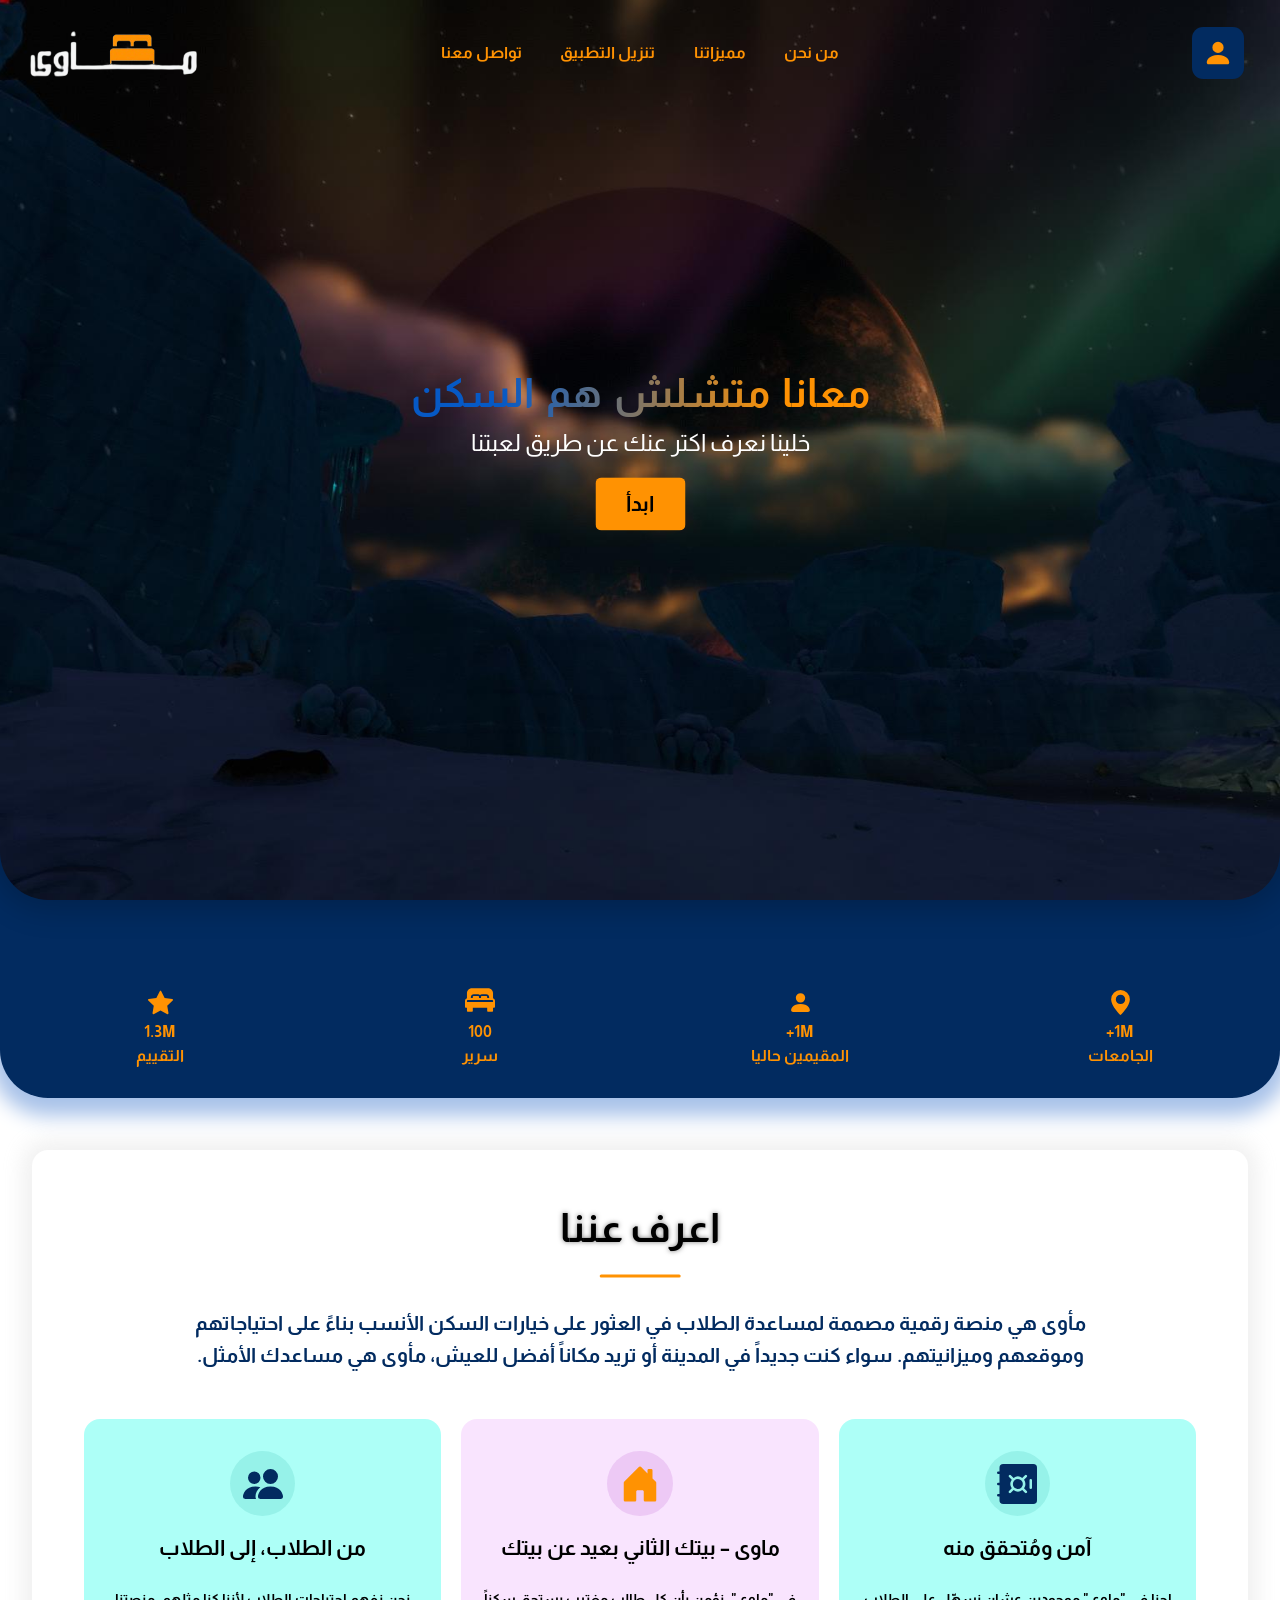
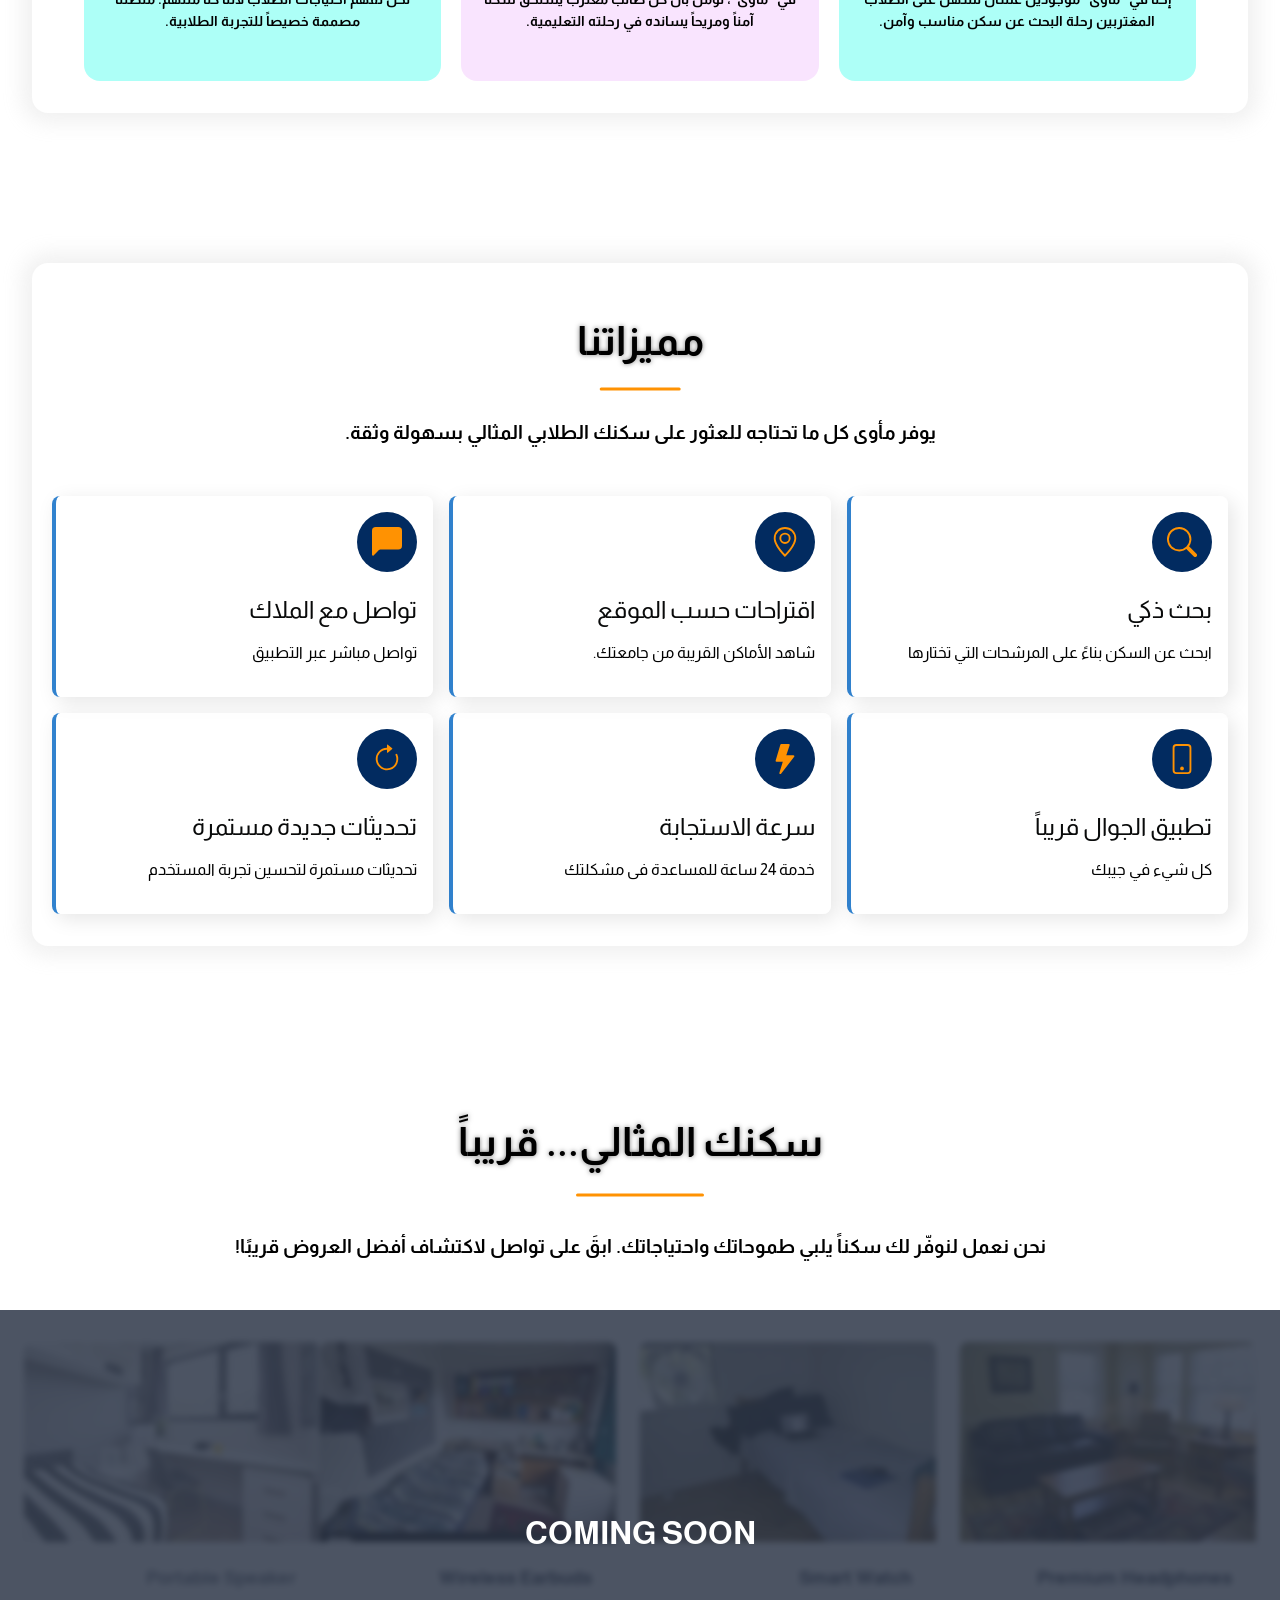
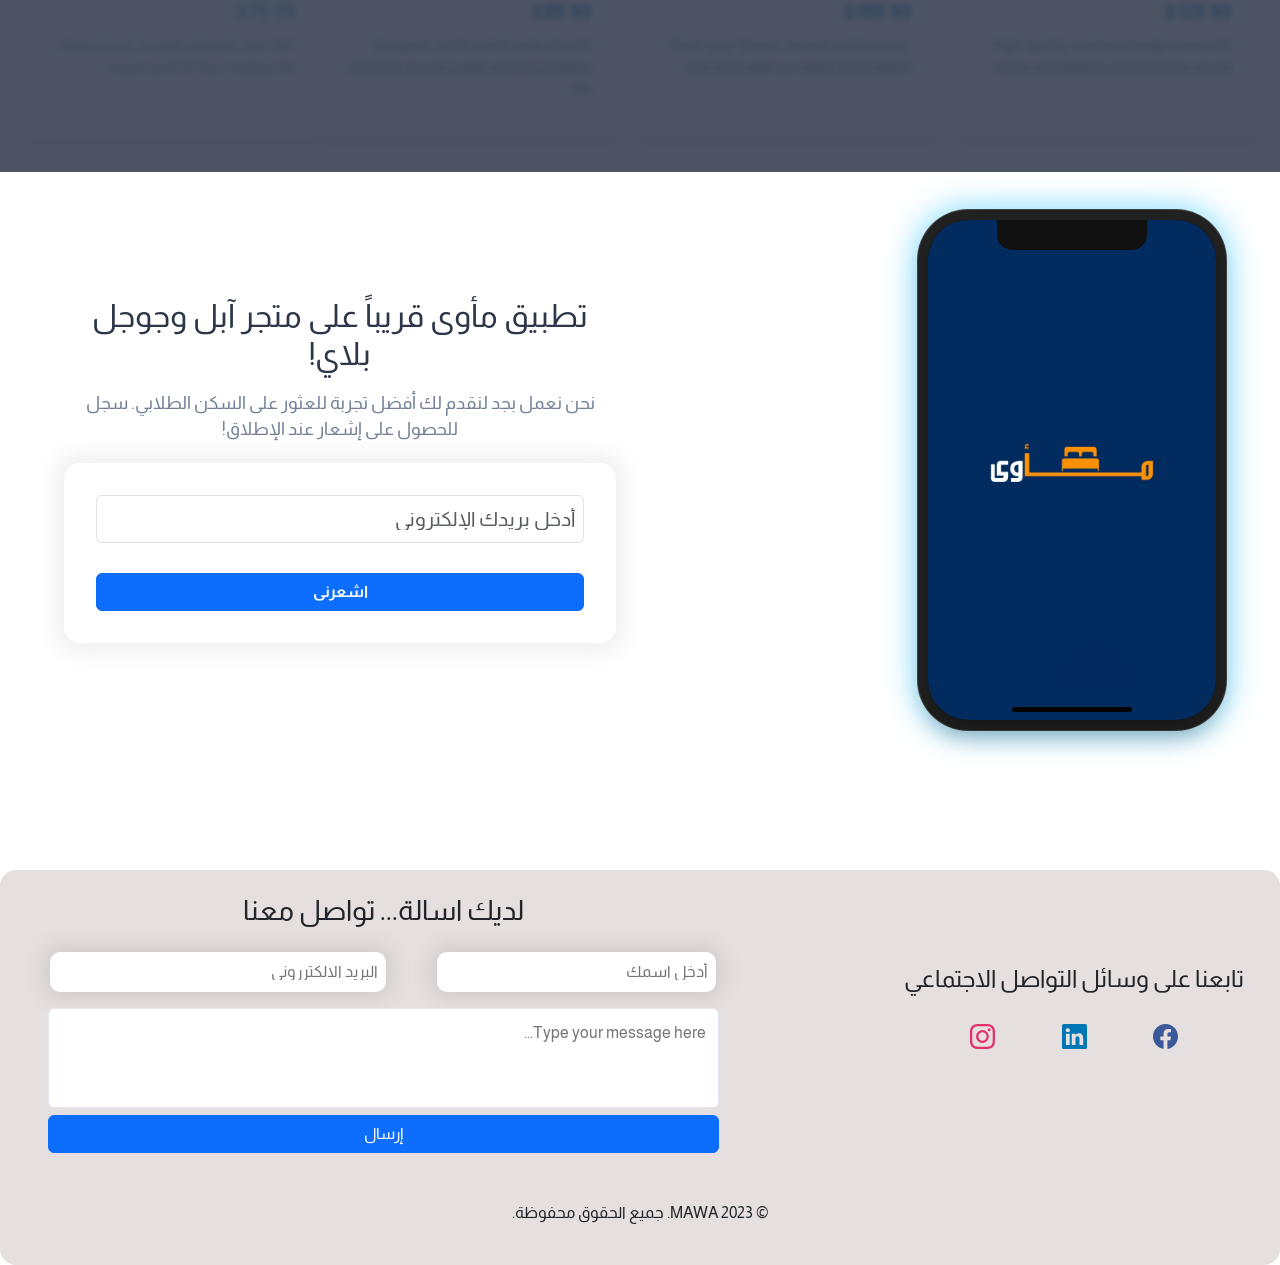
==== commit d2c0841f: "Update and rename MAWA.html to index.html" ====
--- a/index.html
+++ b/index.html
@@ -6,10 +6,120 @@
     <title></title>
     <meta name="description" content="" />
     <meta name="viewport" content="width=device-width, initial-scale=1" />
+    <link rel="preconnect" href="https://fonts.googleapis.com" />
+    <link rel="preconnect" href="https://fonts.gstatic.com" crossorigin />
+    <link
+      href="https://fonts.googleapis.com/css2?family=Almarai:wght@300;400;700;800&family=Denk+One&display=swap"
+      rel="stylesheet"
+    />
     <link rel="stylesheet" href="css/bootstrap.min.css" />
     <link rel="stylesheet" href="css/style.css" />
   </head>
   <body>
+    <!-- mobile menu container -->
+    <div
+      class="mob-menu-container none align-items-center text-center m-0"
+      id="mob-menu-container"
+    >
+      <!-- mobile menu header  -->
+
+      <div class="menu-header-container m-0 row justify-content-between">
+        <div class="close-container text-center col-2" id="close-btn">
+          <svg
+            xmlns="http://www.w3.org/2000/svg"
+            width="35"
+            height="35"
+            fill="currentColor"
+            class="bi bi-x-lg"
+            viewBox="0 0 16 16"
+          >
+            <path
+              d="M2.146 2.854a.5.5 0 1 1 .708-.708L8 7.293l5.146-5.147a.5.5 0 0 1 .708.708L8.707 8l5.147 5.146a.5.5 0 0 1-.708.708L8 8.707l-5.146 5.147a.5.5 0 0 1-.708-.708L7.293 8z"
+            />
+          </svg>
+        </div>
+        <div class="img-container col-3 col-sm-2">
+          <img src="images/logo.jpg" class="img-fluid" alt="" />
+        </div>
+      </div>
+
+      <!-- menu buttons -->
+      <div class="menu-info w-100 m-0 row p-3">
+        <a class="info col-12" href="#"
+          ><svg
+            xmlns="http://www.w3.org/2000/svg"
+            width="25"
+            height="25"
+            fill="currentColor"
+            class="bi bi-arrow-right"
+            viewBox="0 0 16 16"
+          >
+            <path
+              fill-rule="evenodd"
+              d="M1 8a.5.5 0 0 1 .5-.5h11.793l-3.147-3.146a.5.5 0 0 1 .708-.708l4 4a.5.5 0 0 1 0 .708l-4 4a.5.5 0 0 1-.708-.708L13.293 8.5H1.5A.5.5 0 0 1 1 8"
+            />
+          </svg>
+          من نحن
+        </a>
+        <a class="info col-12" href="#"
+          ><svg
+            xmlns="http://www.w3.org/2000/svg"
+            width="25"
+            height="25"
+            fill="currentColor"
+            class="bi bi-arrow-right"
+            viewBox="0 0 16 16"
+          >
+            <path
+              fill-rule="evenodd"
+              d="M1 8a.5.5 0 0 1 .5-.5h11.793l-3.147-3.146a.5.5 0 0 1 .708-.708l4 4a.5.5 0 0 1 0 .708l-4 4a.5.5 0 0 1-.708-.708L13.293 8.5H1.5A.5.5 0 0 1 1 8"
+            />
+          </svg>
+          تواصل معنا
+        </a>
+        <a class="info col-12 text-primary" href="#"
+          ><svg
+            xmlns="http://www.w3.org/2000/svg"
+            width="25"
+            height="25"
+            fill="currentColor"
+            class="bi bi-phone"
+            viewBox="0 0 16 16"
+          >
+            <path
+              d="M11 1a1 1 0 0 1 1 1v12a1 1 0 0 1-1 1H5a1 1 0 0 1-1-1V2a1 1 0 0 1 1-1zM5 0a2 2 0 0 0-2 2v12a2 2 0 0 0 2 2h6a2 2 0 0 0 2-2V2a2 2 0 0 0-2-2z"
+            />
+            <path d="M8 14a1 1 0 1 0 0-2 1 1 0 0 0 0 2" />
+          </svg>
+          تنزيل التطبيق
+        </a>
+      </div>
+
+      <!-- sign in button mobile -->
+
+      <div class="sign-in-up-mob m-2 p-2 text-center rounded-pill">
+        <a href="login.html" class="sign-in-btn-mob w-100">
+          تسجيل الدخول أو أنشاء حساب
+          <svg
+            xmlns="http://www.w3.org/2000/svg"
+            width="25"
+            height="25"
+            fill="currentColor"
+            class="bi bi-box-arrow-in-left"
+            viewBox="0 0 16 16"
+          >
+            <path
+              fill-rule="evenodd"
+              d="M10 3.5a.5.5 0 0 0-.5-.5h-8a.5.5 0 0 0-.5.5v9a.5.5 0 0 0 .5.5h8a.5.5 0 0 0 .5-.5v-2a.5.5 0 0 1 1 0v2A1.5 1.5 0 0 1 9.5 14h-8A1.5 1.5 0 0 1 0 12.5v-9A1.5 1.5 0 0 1 1.5 2h8A1.5 1.5 0 0 1 11 3.5v2a.5.5 0 0 1-1 0z"
+            />
+            <path
+              fill-rule="evenodd"
+              d="M4.146 8.354a.5.5 0 0 1 0-.708l3-3a.5.5 0 1 1 .708.708L5.707 7.5H14.5a.5.5 0 0 1 0 1H5.707l2.147 2.146a.5.5 0 0 1-.708.708z"
+            /></svg
+        ></a>
+      </div>
+    </div>
+
     <!-- scroll to up button -->
     <div class="scroll-to-top-container" id="scroll-to-top">
       <svg
@@ -26,110 +136,6 @@
         />
       </svg>
     </div>
-    <!-- mobile menu container -->
-    <div
-      class="mob-menu-container none align-items-center text-center m-0"
-      id="mob-menu-container"
-    >
-      <!-- mobile menu header  -->
-
-      <div class="menu-header-container m-0 row justify-content-between">
-        <div class="close-container text-center col-2" id="close-btn">
-          <svg
-            xmlns="http://www.w3.org/2000/svg"
-            width="35"
-            height="35"
-            fill="currentColor"
-            class="bi bi-x-lg"
-            viewBox="0 0 16 16"
-          >
-            <path
-              d="M2.146 2.854a.5.5 0 1 1 .708-.708L8 7.293l5.146-5.147a.5.5 0 0 1 .708.708L8.707 8l5.147 5.146a.5.5 0 0 1-.708.708L8 8.707l-5.146 5.147a.5.5 0 0 1-.708-.708L7.293 8z"
-            />
-          </svg>
-        </div>
-        <div class="img-container col-3 col-sm-2">
-          <img src="images/logo.jpg" class="img-fluid" alt="" />
-        </div>
-      </div>
-
-      <!-- menu buttons -->
-      <div class="menu-info m-0 row p-3">
-        <a class="info col-12" href="#"
-          ><svg
-            xmlns="http://www.w3.org/2000/svg"
-            width="25"
-            height="25"
-            fill="currentColor"
-            class="bi bi-arrow-right"
-            viewBox="0 0 16 16"
-          >
-            <path
-              fill-rule="evenodd"
-              d="M1 8a.5.5 0 0 1 .5-.5h11.793l-3.147-3.146a.5.5 0 0 1 .708-.708l4 4a.5.5 0 0 1 0 .708l-4 4a.5.5 0 0 1-.708-.708L13.293 8.5H1.5A.5.5 0 0 1 1 8"
-            />
-          </svg>
-          من نحن
-        </a>
-        <a class="info col-12" href="#"
-          ><svg
-            xmlns="http://www.w3.org/2000/svg"
-            width="25"
-            height="25"
-            fill="currentColor"
-            class="bi bi-arrow-right"
-            viewBox="0 0 16 16"
-          >
-            <path
-              fill-rule="evenodd"
-              d="M1 8a.5.5 0 0 1 .5-.5h11.793l-3.147-3.146a.5.5 0 0 1 .708-.708l4 4a.5.5 0 0 1 0 .708l-4 4a.5.5 0 0 1-.708-.708L13.293 8.5H1.5A.5.5 0 0 1 1 8"
-            />
-          </svg>
-          تواصل معنا
-        </a>
-        <a class="info col-12 text-primary" href="#"
-          ><svg
-            xmlns="http://www.w3.org/2000/svg"
-            width="25"
-            height="25"
-            fill="currentColor"
-            class="bi bi-phone"
-            viewBox="0 0 16 16"
-          >
-            <path
-              d="M11 1a1 1 0 0 1 1 1v12a1 1 0 0 1-1 1H5a1 1 0 0 1-1-1V2a1 1 0 0 1 1-1zM5 0a2 2 0 0 0-2 2v12a2 2 0 0 0 2 2h6a2 2 0 0 0 2-2V2a2 2 0 0 0-2-2z"
-            />
-            <path d="M8 14a1 1 0 1 0 0-2 1 1 0 0 0 0 2" />
-          </svg>
-          تنزيل التطبيق
-        </a>
-      </div>
-
-      <!-- sign in button mobile -->
-
-      <div class="sign-in-up-mob m-2 p-2 text-center rounded-pill">
-        <a href="login.html" class="sign-in-btn-mob w-100">
-          تسجيل الدخول أو أنشاء حساب
-          <svg
-            xmlns="http://www.w3.org/2000/svg"
-            width="25"
-            height="25"
-            fill="currentColor"
-            class="bi bi-box-arrow-in-left"
-            viewBox="0 0 16 16"
-          >
-            <path
-              fill-rule="evenodd"
-              d="M10 3.5a.5.5 0 0 0-.5-.5h-8a.5.5 0 0 0-.5.5v9a.5.5 0 0 0 .5.5h8a.5.5 0 0 0 .5-.5v-2a.5.5 0 0 1 1 0v2A1.5 1.5 0 0 1 9.5 14h-8A1.5 1.5 0 0 1 0 12.5v-9A1.5 1.5 0 0 1 1.5 2h8A1.5 1.5 0 0 1 11 3.5v2a.5.5 0 0 1-1 0z"
-            />
-            <path
-              fill-rule="evenodd"
-              d="M4.146 8.354a.5.5 0 0 1 0-.708l3-3a.5.5 0 1 1 .708.708L5.707 7.5H14.5a.5.5 0 0 1 0 1H5.707l2.147 2.146a.5.5 0 0 1-.708.708z"
-            /></svg
-        ></a>
-      </div>
-    </div>
-
     <!-- navbar container -->
 
     <div
@@ -219,100 +225,100 @@
         <!-- background of main page -->
         <img class="img-fluid" src="images/A chilly night.jpg" alt="" />
         <!-- site status -->
-
-        <div class="site-status row m-0">
-          <ul class="col-3">
-            <li>
-              <svg
-                xmlns="http://www.w3.org/2000/svg"
-                width="25"
-                height="25"
-                fill="currentColor"
-                class="bi bi-geo-alt-fill"
-                viewBox="0 0 16 16"
-              >
-                <path
-                  d="M8 16s6-5.686 6-10A6 6 0 0 0 2 6c0 4.314 6 10 6 10m0-7a3 3 0 1 1 0-6 3 3 0 0 1 0 6"
-                />
-              </svg>
-            </li>
-            <li>1M+</li>
-            <li>الجامعات</li>
-          </ul>
-          <ul class="col-3">
-            <li>
-              <svg
-                xmlns="http://www.w3.org/2000/svg"
-                width="25"
-                height="25"
-                fill="currentColor"
-                class="bi bi-person-fill"
-                viewBox="0 0 16 16"
-              >
-                <path
-                  d="M3 14s-1 0-1-1 1-4 6-4 6 3 6 4-1 1-1 1zm5-6a3 3 0 1 0 0-6 3 3 0 0 0 0 6"
-                />
-              </svg>
-            </li>
-            <li>1M+</li>
-            <li>المقيمين حاليا</li>
-          </ul>
-          <ul class="col-3">
-            <li>
-              <svg
-                fill="#ff9202"
-                height="30px"
-                width="30px"
-                version="1.1"
-                id="Layer_1"
-                xmlns="http://www.w3.org/2000/svg"
-                xmlns:xlink="http://www.w3.org/1999/xlink"
-                viewBox="0 0 512 512"
-                xml:space="preserve"
-              >
+      </div>
+      <!-- end main page -->
+
+      <!-- site status container -->
+      <div class="site-status row m-0">
+        <ul class="col-3">
+          <li>
+            <svg
+              xmlns="http://www.w3.org/2000/svg"
+              width="25"
+              height="25"
+              fill="currentColor"
+              class="bi bi-geo-alt-fill"
+              viewBox="0 0 16 16"
+            >
+              <path
+                d="M8 16s6-5.686 6-10A6 6 0 0 0 2 6c0 4.314 6 10 6 10m0-7a3 3 0 1 1 0-6 3 3 0 0 1 0 6"
+              />
+            </svg>
+          </li>
+          <li>1M+</li>
+          <li>الجامعات</li>
+        </ul>
+        <ul class="col-3">
+          <li>
+            <svg
+              xmlns="http://www.w3.org/2000/svg"
+              width="25"
+              height="25"
+              fill="currentColor"
+              class="bi bi-person-fill"
+              viewBox="0 0 16 16"
+            >
+              <path
+                d="M3 14s-1 0-1-1 1-4 6-4 6 3 6 4-1 1-1 1zm5-6a3 3 0 1 0 0-6 3 3 0 0 0 0 6"
+              />
+            </svg>
+          </li>
+          <li>1M+</li>
+          <li>المقيمين حاليا</li>
+        </ul>
+        <ul class="col-3">
+          <li>
+            <svg
+              fill="#ff9202"
+              height="30px"
+              width="30px"
+              version="1.1"
+              id="Layer_1"
+              xmlns="http://www.w3.org/2000/svg"
+              xmlns:xlink="http://www.w3.org/1999/xlink"
+              viewBox="0 0 512 512"
+              xml:space="preserve"
+            >
+              <g>
                 <g>
-                  <g>
-                    <path
-                      d="M478.609,225.685V139.13c0-46.032-37.446-83.478-83.478-83.478H116.87c-46.032,0-83.478,37.446-83.478,83.478v86.555
-			C14,232.599,0,250.959,0,272.696c0,32.729,0,62.199,0,100.174c0,9.223,7.479,16.696,16.696,16.696h16.696v50.087
-			c0,9.223,7.479,16.696,16.696,16.696h66.783c9.217,0,16.696-7.473,16.696-16.696v-50.087h244.87v50.087
-			c0,9.223,7.479,16.696,16.696,16.696h66.783c9.217,0,16.696-7.473,16.696-16.696v-50.087h16.696
-			c9.217,0,16.696-7.473,16.696-16.696c0-38.33,0-66.813,0-100.174C512,250.959,498,232.599,478.609,225.685z M100.174,205.913
-			c0-27.619,22.468-50.087,50.087-50.087h72.348c12.875,0,24.509,5.018,33.391,13.027c8.882-8.009,20.517-13.027,33.391-13.027
-			h72.348c27.619,0,50.087,22.468,50.087,50.087v16.696h-33.391v-16.696c0-9.206-7.49-16.696-16.696-16.696h-72.348
-			c-9.206,0-16.696,7.49-16.696,16.696v16.696h-33.391v-16.696c0-9.206-7.49-16.696-16.696-16.696h-72.348
-			c-9.206,0-16.696,7.49-16.696,16.696v16.696h-33.391V205.913z M478.609,289.391H33.391v-16.696c0-9.206,7.49-16.696,16.696-16.696
-			c151.085,0,259.331,0,411.826,0c9.206,0,16.696,7.49,16.696,16.696V289.391z"
-                    />
-                  </g>
+                  <path
+                    d="M478.609,225.685V139.13c0-46.032-37.446-83.478-83.478-83.478H116.87c-46.032,0-83.478,37.446-83.478,83.478v86.555
+    C14,232.599,0,250.959,0,272.696c0,32.729,0,62.199,0,100.174c0,9.223,7.479,16.696,16.696,16.696h16.696v50.087
+    c0,9.223,7.479,16.696,16.696,16.696h66.783c9.217,0,16.696-7.473,16.696-16.696v-50.087h244.87v50.087
+    c0,9.223,7.479,16.696,16.696,16.696h66.783c9.217,0,16.696-7.473,16.696-16.696v-50.087h16.696
+    c9.217,0,16.696-7.473,16.696-16.696c0-38.33,0-66.813,0-100.174C512,250.959,498,232.599,478.609,225.685z M100.174,205.913
+    c0-27.619,22.468-50.087,50.087-50.087h72.348c12.875,0,24.509,5.018,33.391,13.027c8.882-8.009,20.517-13.027,33.391-13.027
+    h72.348c27.619,0,50.087,22.468,50.087,50.087v16.696h-33.391v-16.696c0-9.206-7.49-16.696-16.696-16.696h-72.348
+    c-9.206,0-16.696,7.49-16.696,16.696v16.696h-33.391v-16.696c0-9.206-7.49-16.696-16.696-16.696h-72.348
+    c-9.206,0-16.696,7.49-16.696,16.696v16.696h-33.391V205.913z M478.609,289.391H33.391v-16.696c0-9.206,7.49-16.696,16.696-16.696
+    c151.085,0,259.331,0,411.826,0c9.206,0,16.696,7.49,16.696,16.696V289.391z"
+                  />
                 </g>
-              </svg>
-            </li>
-            <li>100</li>
-            <li>سرير</li>
-          </ul>
-          <ul class="col-3">
-            <li>
-              <svg
-                xmlns="http://www.w3.org/2000/svg"
-                width="25"
-                height="25"
-                fill="currentColor"
-                class="bi bi-star-fill"
-                viewBox="0 0 16 16"
-              >
-                <path
-                  d="M3.612 15.443c-.386.198-.824-.149-.746-.592l.83-4.73L.173 6.765c-.329-.314-.158-.888.283-.95l4.898-.696L7.538.792c.197-.39.73-.39.927 0l2.184 4.327 4.898.696c.441.062.612.636.282.95l-3.522 3.356.83 4.73c.078.443-.36.79-.746.592L8 13.187l-4.389 2.256z"
-                />
-              </svg>
-            </li>
-            <li>1.3M</li>
-            <li>التقييم</li>
-          </ul>
-        </div>
-      </div>
-      <!-- end main page -->
-
+              </g>
+            </svg>
+          </li>
+          <li>100</li>
+          <li>سرير</li>
+        </ul>
+        <ul class="col-3">
+          <li>
+            <svg
+              xmlns="http://www.w3.org/2000/svg"
+              width="25"
+              height="25"
+              fill="currentColor"
+              class="bi bi-star-fill"
+              viewBox="0 0 16 16"
+            >
+              <path
+                d="M3.612 15.443c-.386.198-.824-.149-.746-.592l.83-4.73L.173 6.765c-.329-.314-.158-.888.283-.95l4.898-.696L7.538.792c.197-.39.73-.39.927 0l2.184 4.327 4.898.696c.441.062.612.636.282.95l-3.522 3.356.83 4.73c.078.443-.36.79-.746.592L8 13.187l-4.389 2.256z"
+              />
+            </svg>
+          </li>
+          <li>1.3M</li>
+          <li>التقييم</li>
+        </ul>
+      </div>
       <!-- start about us -->
 
       <!-- about us container  -->
@@ -412,9 +418,9 @@
           </p>
         </div>
         <!-- features cards container -->
-        <div class="features-content-container">
+        <div class="features-content-container row">
           <!-- Feature 1 -->
-          <div class="feature-card">
+          <div class="feature-card col-xl-3 col-6 col-md-4">
             <div class="feature-icon">
               <svg
                 xmlns="http://www.w3.org/2000/svg"
@@ -433,11 +439,10 @@
             <p class="feature-description">
               ابحث عن السكن بناءً على المرشحات التي تختارها
             </p>
-            <a href="#" class="feature-link"> اعرف اكتر -></a>
           </div>
 
           <!-- Feature 2 -->
-          <div class="feature-card">
+          <div class="feature-card col-xl-3 col-6 col-md-4">
             <div class="feature-icon">
               <svg
                 xmlns="http://www.w3.org/2000/svg"
@@ -457,11 +462,10 @@
             </div>
             <h3 class="feature-title">اقتراحات حسب الموقع</h3>
             <p class="feature-description">شاهد الأماكن القريبة من جامعتك.</p>
-            <a href="#" class="feature-link"> اعرف اكتر -></a>
           </div>
 
           <!-- Feature 3 -->
-          <div class="feature-card">
+          <div class="feature-card col-xl-3 col-6 col-md-4">
             <div class="feature-icon">
               <svg
                 xmlns="http://www.w3.org/2000/svg"
@@ -478,11 +482,10 @@
             </div>
             <h3 class="feature-title">تواصل مع الملاك</h3>
             <p class="feature-description">تواصل مباشر عبر التطبيق</p>
-            <a href="#" class="feature-link"> اعرف اكتر -></a>
           </div>
 
           <!-- Feature 4 -->
-          <div class="feature-card">
+          <div class="feature-card col-xl-3 col-6 col-md-4">
             <div class="feature-icon">
               <svg
                 xmlns="http://www.w3.org/2000/svg"
@@ -500,11 +503,10 @@
             </div>
             <h3 class="feature-title">تطبيق الجوال قريباً</h3>
             <p class="feature-description">كل شيء في جيبك</p>
-            <a href="#" class="feature-link"> اعرف اكتر -></a>
           </div>
 
           <!-- Feature 5 -->
-          <div class="feature-card">
+          <div class="feature-card col-xl-3 col-6 col-md-4">
             <div class="feature-icon">
               <svg
                 xmlns="http://www.w3.org/2000/svg"
@@ -521,11 +523,10 @@
             </div>
             <h3 class="feature-title">سرعة الاستجابة</h3>
             <p class="feature-description">خدمة 24 ساعة للمساعدة فى مشكلتك</p>
-            <a href="#" class="feature-link"> اعرف اكتر -></a>
           </div>
 
           <!-- Feature 6 -->
-          <div class="feature-card">
+          <div class="feature-card col-xl-3 col-6 col-md-4">
             <div class="feature-icon">
               <svg
                 xmlns="http://www.w3.org/2000/svg"
@@ -546,9 +547,8 @@
             </div>
             <h3 class="feature-title">تحديثات جديدة مستمرة</h3>
             <p class="feature-description">
-              تحديثات مستمرة لتحسين تجربة المستخدم وضمان راحته
+              تحديثات مستمرة لتحسين تجربة المستخدم
             </p>
-            <a href="#" class="feature-link"> اعرف اكتر -></a>
           </div>
         </div>
       </div>
@@ -558,7 +558,7 @@
       <div class="our-products-container">
         <div class="our-products-section-header">
           <h2>سكنك المثالي... قريباً</h2>
-          <p>
+          <p class="p-2">
             نحن نعمل لنوفّر لك سكناً يلبي طموحاتك واحتياجاتك. ابقَ على تواصل
             لاكتشاف أفضل العروض قريبًا!
           </p>
@@ -641,19 +641,19 @@
       <div
         class="phone-section-container row justify-content-between align-items-center"
       >
-        <div class="phone-section-header col-12 col-xl-6 col-md-7">
+        <div class="phone-section-header row col-12 col-xl-6 col-md-7">
           <h2>تطبيق مأوى قريباً على متجر آبل وجوجل بلاي!</h2>
           <p>
             نحن نعمل بجد لنقدم لك أفضل تجربة للعثور على السكن الطلابي. سجل
             للحصول على إشعار عند الإطلاق!
           </p>
-          <form class="app-notifcation-container" action="">
+          <form class="app-notifcation-container col-12" action="">
             <input
               type="email"
               placeholder="أدخل بريدك الإلكتروني"
               class="email-input form-control fs-5 p-2"
             />
-            <button type="submit" class="btn btn-primary">اشعرنى</button>
+            <button type="submit" class="btn btn-primary col-12">اشعرنى</button>
           </form>
         </div>
 
@@ -709,7 +709,8 @@
                 />
               </svg>
             </a>
-            <a href="https://www.linkedin.com/company/mawaa/?lipi=urn%3Ali%3Apage%3Ad_flagship3_search_srp_all%3B8lceDBdyQ%2BW0ShYo8BHpUA%3D%3D"
+            <a
+              href="https://www.linkedin.com/company/mawaa/?lipi=urn%3Ali%3Apage%3Ad_flagship3_search_srp_all%3B8lceDBdyQ%2BW0ShYo8BHpUA%3D%3D"
               ><svg
                 xmlns="http://www.w3.org/2000/svg"
                 width="16"
@@ -720,8 +721,8 @@
               >
                 <path
                   d="M0 1.146C0 .513.526 0 1.175 0h13.65C15.474 0 16 .513 16 1.146v13.708c0 .633-.526 1.146-1.175 1.146H1.175C.526 16 0 15.487 0 14.854zm4.943 12.248V6.169H2.542v7.225zm-1.2-8.212c.837 0 1.358-.554 1.358-1.248-.015-.709-.52-1.248-1.342-1.248S2.4 3.226 2.4 3.934c0 .694.521 1.248 1.327 1.248zm4.908 8.212V9.359c0-.216.016-.432.08-.586.173-.431.568-.878 1.232-.878.869 0 1.216.662 1.216 1.634v3.865h2.401V9.25c0-2.22-1.184-3.252-2.764-3.252-1.274 0-1.845.7-2.165 1.193v.025h-.016l.016-.025V6.169h-2.4c.03.678 0 7.225 0 7.225z"
-                />
-              </svg></a>
+                /></svg
+            ></a>
             <a
               href="https://www.instagram.com/ma__wa___?utm_source=ig_web_button_share_sheet&igsh=ZDNlZDc0MzIxNw=="
               ><svg
@@ -742,7 +743,7 @@
           <h3 class="mb-4">لديك اسالة... تواصل معنا</h3>
           <form class="w-100" action="">
             <input
-              class="col-5"
+              class="col-12 col-xl-5 mb-3 mb-xl-0"
               name="name"
               id="name"
               type="text"
@@ -751,7 +752,7 @@
               required
             />
             <input
-              class="col-6 me-5"
+              class="col-12 col-xl-6 me-0 me-xl-5"
               name="email"
               id="email"
               type="email"
--- a/css/style.css
+++ b/css/style.css
@@ -1,6 +1,3 @@
-@import url("https:fonts.googleapis.com/css2?family=Lalezar&display=swap");
-@import url("https:fonts.googleapis.com/css2?family=Almarai:wght@300;400;700;800&display=swap");
-@import url("https:fonts.googleapis.com/css2?family=Cairo:wght@200..1000&display=swap");
 * {
   margin: 0;
   padding: 0;
@@ -20,7 +17,6 @@
   font-family: "Almarai", sans-serif;
   width: 100%;
   height: 100%;
-  position: relative;
   background: #ffffff;
 }
 .block {
@@ -62,17 +58,19 @@
 }
 /* start main page */
 .main-page-container {
+  z-index: 10;
   margin-bottom: 250px;
   width: 100%;
-  height: 100vh;
+  height: 100dvh;
   position: relative;
   border-bottom-left-radius: 3rem;
   border-bottom-right-radius: 3rem;
+  overflow: visible;
 }
 .main-page-container img {
   border-bottom-left-radius: 3rem;
   border-bottom-right-radius: 3rem;
-  z-index: -1;
+  z-index: 9;
   height: 100%;
   width: 100%;
   object-fit: cover;
@@ -130,7 +128,7 @@
   border-bottom-right-radius: 3rem;
   height: 40%;
   align-items: end;
-  z-index: -1;
+  z-index: 1;
   justify-content: space-evenly;
   bottom: -22%;
   position: absolute;
@@ -264,7 +262,7 @@
 }
 .mob-menu-container .menu-header-container {
   width: 100%;
-  height: 7%;
+  height:auto;
   background-color: var(--main-clr);
   align-items: center;
 }
@@ -433,43 +431,22 @@
 /* Features container */
 .features-content-container {
   display: flex;
-  flex-wrap: wrap;
-  gap: 2rem;
-  justify-content: center;
+  gap: 1rem;
+  align-items: center;
+  justify-content: space-evenly;
 }
 
 /* Feature card */
 .feature-card {
+  height: auto;
   border-radius: 8px;
   box-shadow: 5px 5px 20px rgba(0, 0, 0, 0.1);
-  padding: 2rem;
-  flex: 1 1 300px;
-  max-width: 350px;
+  padding: 1rem;
+  flex-grow: 1 ;
   transition: transform 0.3s ease, box-shadow 0.3s ease, border-left-width 0.1s ease;
   background-color: #ffffffb2; /* Very light brand color */
   border-left: 4px solid #3182ce; /* Brand color accent */
 }
-/* Different gradient for each card */
-/* .feature-card:nth-child(2) {
-    background: linear-gradient(135deg, #9ab6b386 0%, #aaf1dc81 100%);
-  }
-
-  .feature-card:nth-child(3) {
-    background: linear-gradient(135deg, #ae96b379 0%, #bec78a80 100%);
-  }
-
-  .feature-card:nth-child(4) {
-    background: linear-gradient(135deg, #c984846c 0%, #6aa2c288 100%);
-  }
-
-  .feature-card:nth-child(5) {
-    background: linear-gradient(135deg, #96b1b36b 0%, #c28e7985 100%);
-  }
-
-  .feature-card:nth-child(6) {
-    background: linear-gradient(135deg, #ae96b36b 0%, #bec78a73 100%);
-  } */
-
 .feature-card:hover {
   transform: translateY(-5px);
   box-shadow: 0 10px 15px rgba(0, 0, 0, 0.1);
@@ -954,8 +931,7 @@
 
   /* start site status */
   .site-status {
-    height: 30%;
-    bottom: -10%;
+    bottom: -18%;
     li {
       font-weight: bold;
       font-size: 0.8rem;
@@ -984,8 +960,7 @@
   }
   /* start site status */
   .site-status {
-    height: 20%;
-    bottom: -13%;
+    bottom: -16%;
   }
   .main-page-text {
     width: 100%;
